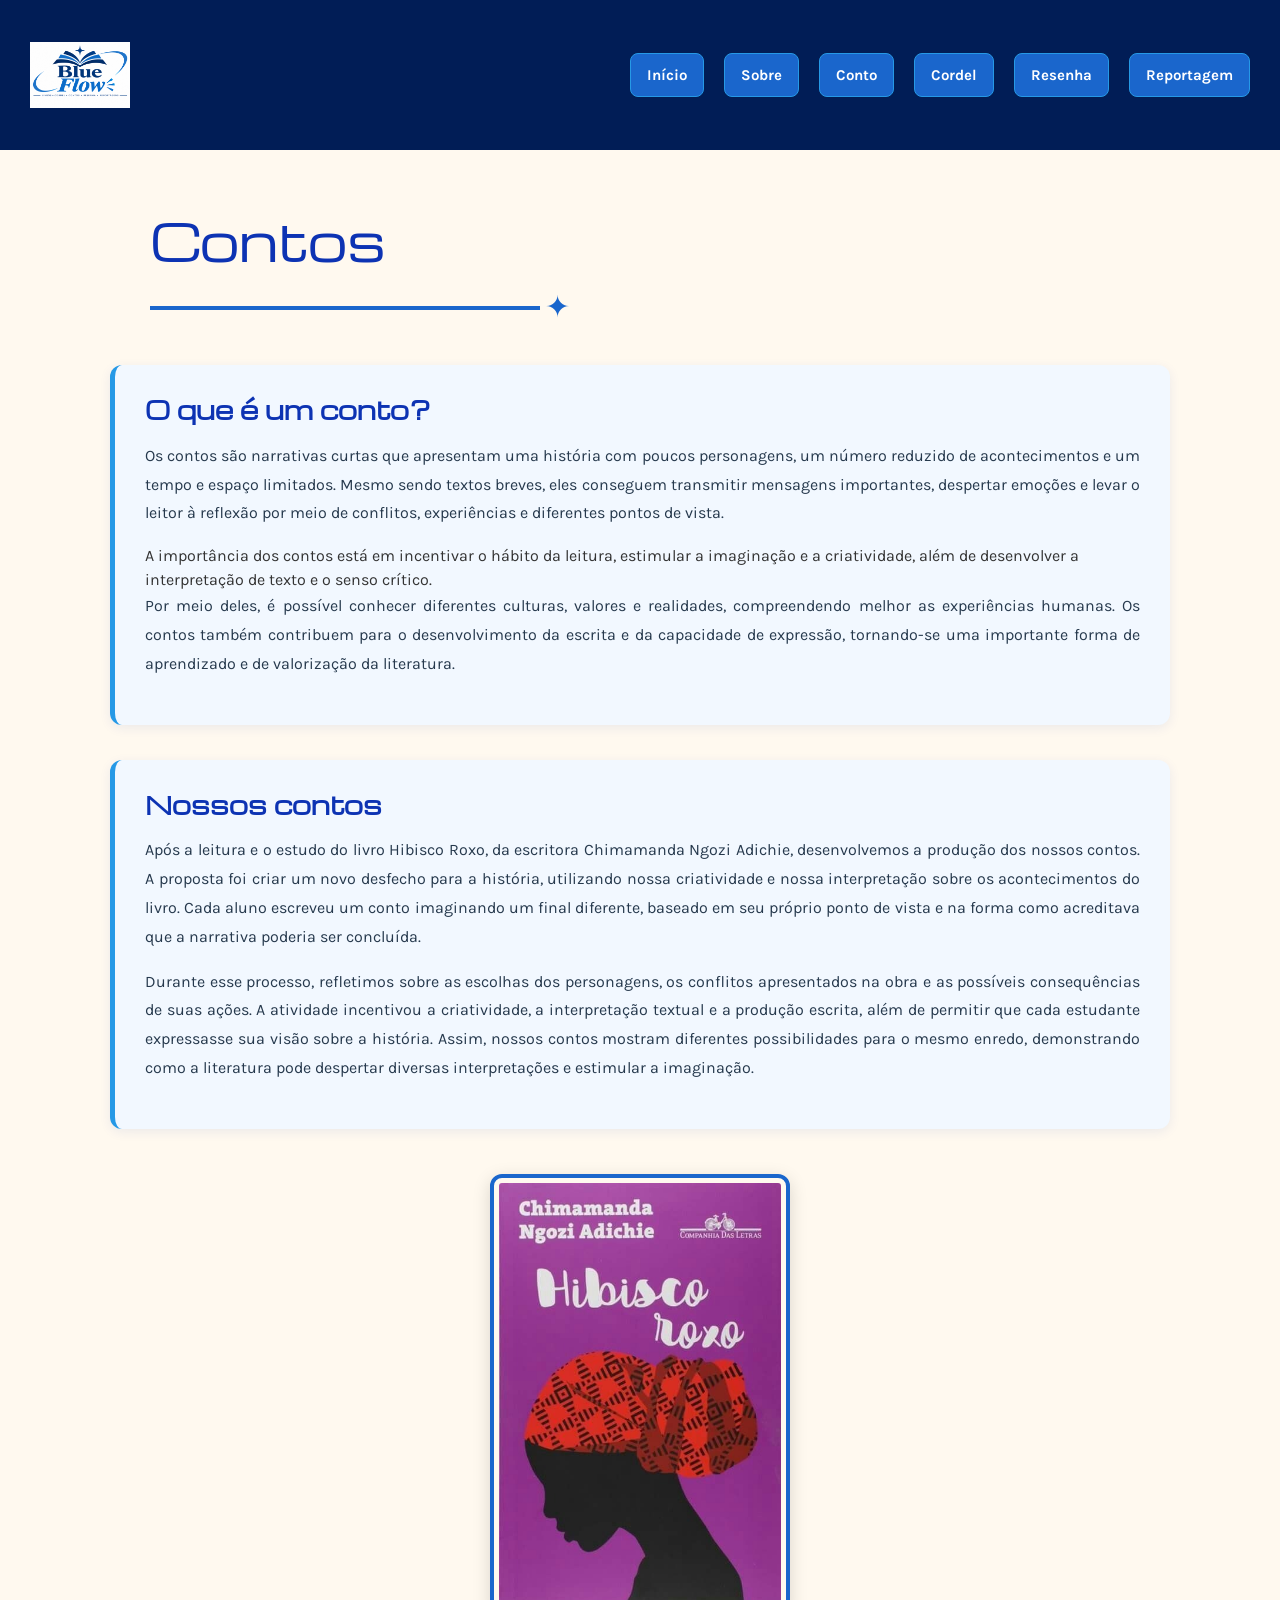
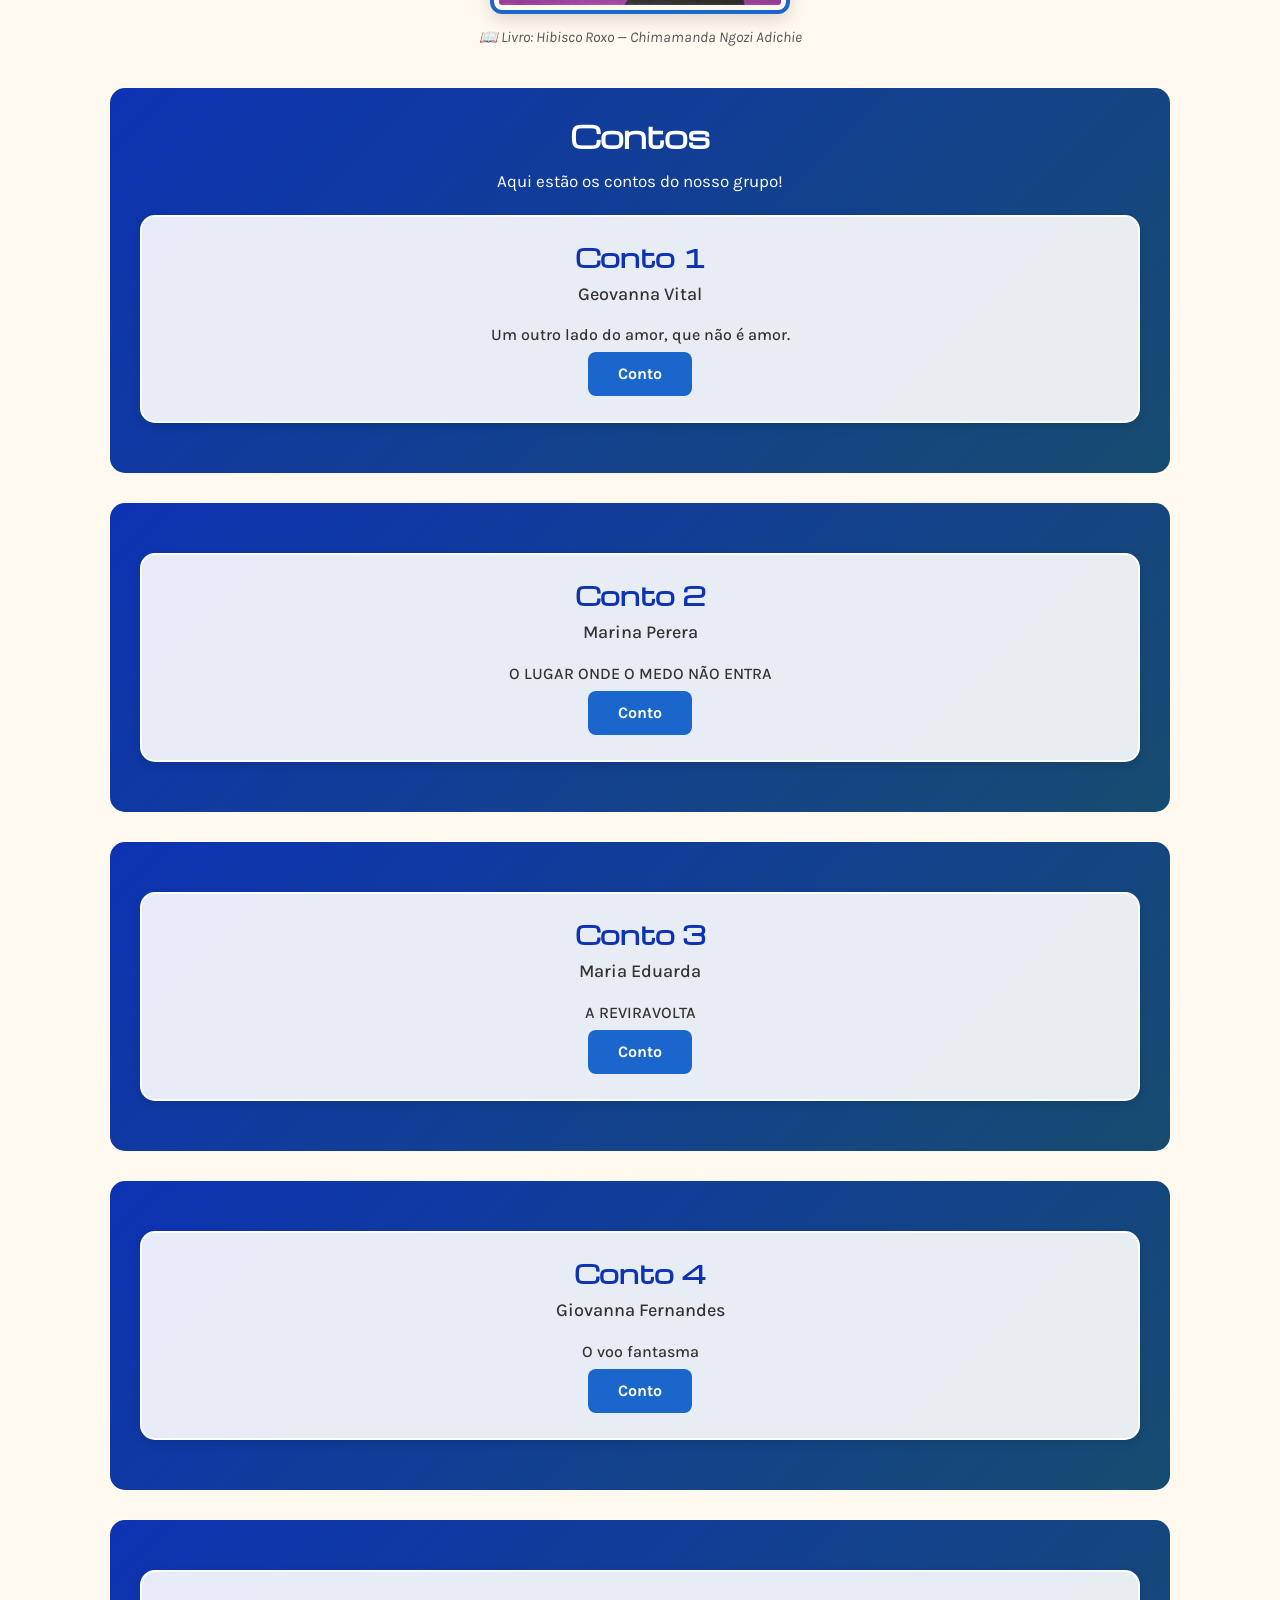
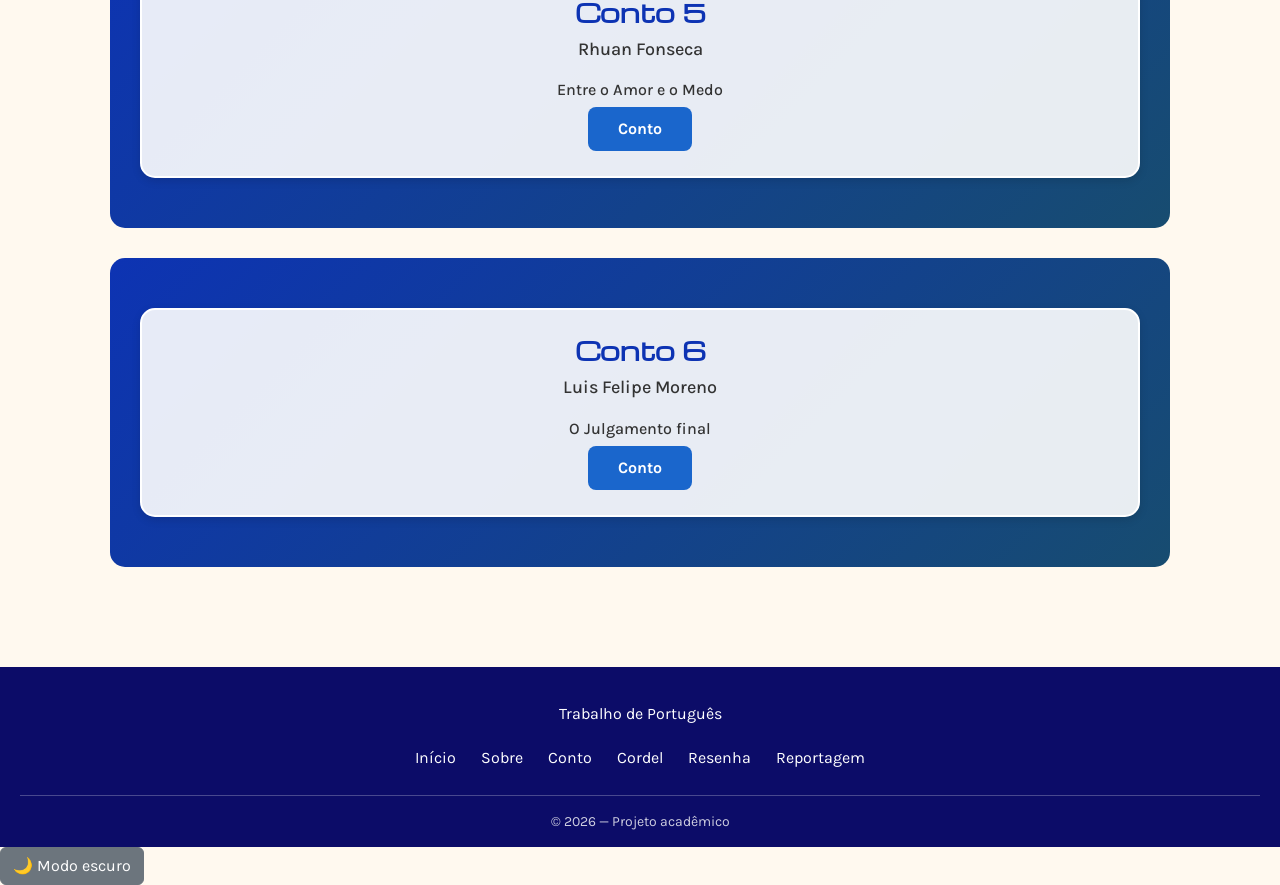
==== conto.html @ c22f2fb8 "Atualiza página de contos" ====
<!DOCTYPE html>
<html lang="pt-BR">
<head>
    <meta charset="UTF-8">
    <meta name="viewport" content="width=device-width, initial-scale=1.0">
    <title>Conto</title>
    <link href="https://cdn.jsdelivr.net/npm/bootstrap@5.3.8/dist/css/bootstrap.min.css" rel="stylesheet"
     integrity="sha384-sRIl4kxILFvY47J16cr9ZwB07vP4J8+LH7qKQnuqkuIAvNWLzeN8tE5YBujZqJLB"
      crossorigin="anonymous">
     <script src="https://cdn.jsdelivr.net/npm/bootstrap@5.3.8/dist/js/bootstrap.bundle.min.js" 
     integrity="sha384-FKyoEForCGlyvwx9Hj09JcYn3nv7wiPVlz7YYwJrWVcXK/BmnVDxM+D2scQbITxI"
     crossorigin="anonymous"></script>
<link rel="icon" type="image/png" href="logo.jpeg">
     <script src="script.js"></script>
    <link rel="stylesheet" href="style.css">
</head>
<body>
     <header class="header">
                    <img class="logo.menu" src="logo.jpeg" alt="Logo do site">
    <nav class = "menu-links" aria-label="Menu principal">
        <a href="index.html">Início</a>
        <a href="sobre.html">Sobre</a>
        <a href="conto.html">Conto</a>
        <a href="cordel.html">Cordel</a>
        <a href="resenha.html">Resenha</a>
        <a href="reportagem.html">Reportagem </a>
    </nav>
</header>

<main>
<div class="titulo-conto">

    <div class="texto-conto">
        <h1>Contos</h1>

        <div class="detalhe-titulo">
            <span></span>
            <span class="estrela">✦</span>
        </div>

    </div>

</div>

    <section id="texto1">
            <h2>O que é um conto?</h2>
            <p>Os contos são narrativas curtas que apresentam uma história com poucos personagens, um número reduzido de acontecimentos e um tempo e espaço limitados. Mesmo sendo textos breves,
            eles conseguem transmitir mensagens importantes, despertar emoções e levar o leitor à reflexão por meio de conflitos, experiências e diferentes pontos de vista.</p>
            A importância dos contos está em incentivar o hábito da leitura, estimular a imaginação e a criatividade, além de desenvolver a interpretação de texto e o senso crítico. 
      <p> Por meio deles, é possível conhecer diferentes culturas, valores e realidades, compreendendo melhor as experiências humanas. Os contos também contribuem para
           o desenvolvimento da escrita e da capacidade de expressão, tornando-se uma importante forma de aprendizado e de valorização da literatura.</p>
        </section>

        <section id="texto2">
            <h2>Nossos contos</h2>
            <p>
Após a leitura e o estudo do livro Hibisco Roxo, da escritora Chimamanda Ngozi Adichie, desenvolvemos a produção dos nossos contos. 
A proposta foi criar um novo desfecho para a história, utilizando nossa criatividade e nossa interpretação sobre os acontecimentos do livro. Cada aluno escreveu um conto imaginando um final diferente, 
baseado em seu próprio ponto de vista e na forma como acreditava que a narrativa poderia ser concluída.</p>
<p>
Durante esse processo, refletimos sobre as escolhas dos personagens, os conflitos apresentados na obra e as possíveis consequências de suas ações. A atividade incentivou a criatividade, a interpretação textual e a produção
 escrita, além de permitir que cada estudante expressasse sua visão sobre a história. Assim, nossos contos mostram diferentes possibilidades para o mesmo enredo, demonstrando como a literatura pode despertar diversas interpretações 
 e estimular a imaginação.</p>
        </section>


       <div class="conto-item">
    <img src="foto-ibisco_roxo.jpeg" alt="Capa do livro Hibisco Roxo">

    <figcaption>
        📖 Livro: Hibisco Roxo — Chimamanda Ngozi Adichie
    </figcaption>
</div> 

<section id="conto">
    <h2> Contos </h2>
    <p>Aqui estão os contos do nosso grupo!</p>

    <div class="conto-card">
        <h3>Conto 1</h3>
        <h4>Geovanna Vital</h4>
        <h6>Um outro lado do amor, que não é amor.</h6>
        <a href="Contos/GeovanaVital_conto.pdf" > 
            Conto
        </a>
    </div>
</section>
<section id="conto">

    <div class="conto-card">
        <h3>Conto 2</h3>
        <h4>Marina Perera</h4>
        <h6>O LUGAR ONDE O MEDO NÃO ENTRA</h6>
        <a href="Contos/MarinaMatos_conto.pdf">Conto</a>
    </div>
</section>
<section id="conto">
    <div class="conto-card">
        <h3>Conto 3</h3>
        <h4>Maria Eduarda</h4>
        <h6>A REVIRAVOLTA</h6>
        <a href="Contos/MariaLira_conto.pdf">Conto</a>
    </div>
</section>
    
<section id="conto">
    <div class="conto-card">
        <h3>Conto 4</h3>
        <h4>Giovanna Fernandes</h4>
        <h6>O voo fantasma</h6>
        <a href="Contos/Conto-GiovannaFernandes.pdf">Conto </a>
    </div>

    </section>
    <section id="conto">
    <div class="conto-card">
        <h3>Conto 5</h3>
        <h4>Rhuan Fonseca</h4>
        <h6>Entre o Amor e o Medo</h6>
        <a href="Contos/RhuanFonseca_conto.pdf">Conto</a>
    </div>
</section>
    <section id="conto">
    <div class="conto-card">
        <h3>Conto 6</h3>
        <h4>Luis Felipe Moreno</h4>
        <h6>O Julgamento final</h6>
        <a href="Contos/Luis Felipe_conto (1).pdf">Conto</a>
    </div>
    
</section>
</main>

 <footer class="rodape">
        <div class="rodape-conteudo">
            <div class="rodape-projeto"></div>
    <p>Trabalho de Português</p>
  </div>
    <nav class="rodape-links">
        <a href="index.html">Início</a>
        <a href="sobre.html">Sobre</a>
        <a href="conto.html">Conto</a>
        <a href="cordel.html">Cordel</a>
        <a href="resenha.html">Resenha</a>
        <a href="reportagem.html">Reportagem</a>
    </nav>
</div>
<div class="rodape-final">
     <p>© 2026 — Projeto acadêmico</p>
      
     </div>
   </footer>

</body>
</html>
---- style.css ----
/*#FFFDD0
  #2699e6
  #1a66cc
  #0d33b3
   #20323F;*/


/*geral ======================================================================================================*/
/* ===== RESPONSIVIDADE PARA CELULARES ===== */
@import url('https://fonts.googleapis.com/css2?family=Karla:ital,wght@0,200..800;1,200..800&display=swap'); /*fonte dos textos*/

@import url('https://fonts.googleapis.com/css2?family=Michroma&display=swap');/*fonte do titulo*/

:root {

    /* FAMÍLIAS DAS FONTES */
    --fonte-texto: 'Karla', sans-serif;
    --fonte-titulo: 'Michroma', sans-serif;

    /* TAMANHOS DAS FONTES */
    --tamanho-texto: 1rem;
    --tamanho-subtitulo: 1.5rem;
    --tamanho-titulo: 2rem;

    /* PESOS DAS FONTES */
    --peso-texto: 400;
    --peso-subtitulo: 400;
    --peso-titulo: 400;
}

/* BOTÃO SAIBA MAIS NA IMAGEM */

.hero .btn-saiba-mais {
    position: absolute;
    top: 50%;
    left: 50%;
    transform: translate(-50%, -50%);
    background-color: #1a66cc;
    color: white;
    text-decoration: none;
    padding: 12px 30px;
    border-radius: 8px;
    font-size: 18px;
    font-weight: bold;
    transition: 0.3s;
    z-index: 10;
}

.hero .btn-saiba-mais:hover {
    background-color: #0d33b3;
}

/* TEXTOS */
body {
    font-family: var(--fonte-texto);
    font-size: var(--tamanho-texto);
    font-weight: var(--peso-texto);
}

/* TÍTULOS PRINCIPAIS */
h1 {
    font-family: var(--fonte-titulo);
    font-size: var(--tamanho-titulo);
    font-weight: var(--peso-titulo);
}

/* SUBTÍTULOS */
h2, h3 {
    font-family: var(--fonte-titulo);
    font-size: var(--tamanho-subtitulo);
    font-weight: var(--peso-subtitulo);
}

/* ===== BOTÕES DO MENU PRINCIPAL ===== */

header .menu-links a {
    display: inline-block;
    background-color: #1a66cc;
    color: white !important;
    text-decoration: none;

    padding: 10px 16px;
    border-radius: 8px;

    font-size: 15px;
    font-weight: bold;
    border: 1px solid #2699e6;

    transition: all 0.3s ease;
}

/* EFEITO AO PASSAR O MOUSE */

header .menu-links a:hover {
    background-color: #2699e6;
    border-color: white;
    transform: translateY(-3px);
    box-shadow: 0 4px 12px rgba(38, 153, 230, 0.4);
}

@media (max-width: 600px) {

    /* MENU */
    header {
        flex-direction: column;
        gap: 15px;
        padding: 15px 10px;
    }

    header img {
        width: 75px !important;
        height: 75px !important;
    }

    .menu-links {
        display: flex;
        flex-wrap: wrap;
        justify-content: center;
        gap: 12px;
        width: 100%;
    }

    .menu-links a {
        font-size: 14px;
    }

    /* CONTEÚDO */
    main {
        width: 100%;
        margin: 20px auto;
        padding: 15px;
    }

    /* RODAPÉ */
    .rodape {
        padding: 20px 10px;
    }

    .rodape-links {
        flex-wrap: wrap;
        justify-content: center;
        gap: 12px;
    }

    .rodape-links a {
        font-size: 13px;
    }
}


/* index------------------------------------------------------------------------------------------------------------------*/



.imagem-home {
    width: 100%;
    padding: 40px 20px;
    display: flex;
    justify-content: center;
    box-sizing: border-box;
}

.imagem-home figure {
    width: 100%;
    max-width: 750px;
    margin: 0;
    padding: 8px;
    background: #20323F;
    border: 1px solid #1E6FB8;
    border-radius: 0;
    box-shadow: 0 0 20px rgba(30, 111, 184, 0.2);
    box-sizing: border-box;
}

.imagem-home figure img {
    display: block;
    width: 100% !important;
    max-width: none;
    height: auto;
    margin: 0;
    border-radius: 0;
}

.imagem-home img {
    display: block;
    width: 100%;
    height: auto;
    border-radius: 0;
}

.imagem-home figcaption {
    color: #DFF3E1;
    font-size: 16px;
    text-align: center;
    padding: 10px 4px 2px;
    line-height: 1.6;
}

/* BANNER DA PÁGINA INICIAL */

.hero {
    width: 100%;
    height: 350px;
    overflow: hidden;
    margin: 0;
    padding: 0;
}

.hero img {
    display: block;
    width: 100%;
    height: 100%;
    object-fit: cover;
    object-position: center;
}
header {
    background-color: #011D56;
    padding: 25px 30px;
    min-height: 120px;

    display: flex;
    align-items: center;
    justify-content: space-between;
}

header img.logo.menu {
    width: 90px;
    height: 70px;
    object-fit: contain;
    flex-shrink: 0;
    }

header nav {
    display: flex;
    align-items: center;
    justify-content: center;
    gap: 25px;
}

.destaque{
    color: rgb(12, 12, 104)
}
/*logo aqui*/

main{
    max-width: 1100px;
    margin: 40px auto;
    padding: 20px;
}

.produções h2{
    font-size: 28px;
    margin-bottom: 10px;
}

.produções p{
    margin-bottom: 25px;
}
.cordéis 
{
   align-items: center;

}

/* RODAPÉ */

.rodape {
    background-color: rgb(12, 12, 104);
    padding: 35px 20px 15px;
    text-align: center;
    color: white;
    margin-top: 50px;
}

.rodape p {
    margin-bottom: 15px;
    font-size: 16px;
}

.rodape a {
    color: white;
    text-decoration: none;
    transition: color 0.3s ease;
}

.rodape-links {
    display: flex;
    justify-content: center;
    align-items: center;
    flex-wrap: wrap;
    gap: 25px;
    margin: 20px 0;
}

.rodape-links a:hover {
    color: #2699e6;
}

.rodape-final {
    border-top: 1px solid rgba(255, 255, 255, 0.25);
    margin-top: 25px;
    padding-top: 15px;
}

.rodape-final p {
    font-size: 14px;
    margin: 0;
    opacity: 0.8;
}

/* CELULAR */

@media (max-width: 600px) {
    .rodape {
        padding: 25px 15px 15px;
    }

    .rodape-links {
        gap: 15px;
    }
}

.menu-links {
    display: flex;
    justify-content: center;
    gap: 20px;
    color: white;
}

.trabalhos {
    display: grid;
    grid-template-columns: repeat(4, 1fr);
    gap: 20px;
    margin: 30px 0;
}

.card {
    background-color: rgb(12, 12, 104);
    color: white;
    padding: 25px 20px;
    border-radius: 12px;
    border: 1px solid #ccc;

    height: 190px;
    box-sizing: border-box;

    display: flex;
    flex-direction: column;
    justify-content: center;

    box-shadow: 0 3px 10px rgba(0, 0, 0, 0.1);

    transition: transform 0.3s ease, box-shadow 0.3s ease;
}

.card:hover {
    transform: scale(1.06);
    box-shadow: 0 8px 20px rgba(0, 0, 0, 0.2);
}

.card h3 {
    color: white;
    margin-bottom: 12px;
}

.card p {
    color: #ccc;
    margin-bottom: 15px;
}

.card a {
    color: #cdcdf1;
    text-decoration: none;
    font-weight: bold;
}

.card a:hover {
    text-decoration: underline;
}

@media (max-width: 800px) {
    .trabalhos {
        grid-template-columns: repeat(2, 1fr);
    }
}

@media (max-width: 450px) {
    .trabalhos {
        grid-template-columns: 1fr;
    }
}

header img {
    width: 100px !important;
    height: 100px !important;
    max-width: 100px !important;
    max-height: 100px  !important;
    object-fit: contain !important;
}


/*sobre-------------------------------------------------------------------------------------------------------------------*/
/*foto de perfil*/

/* Área da equipe */
.titulo-equipe {
    text-align: center;
    margin: 40px 0 25px;
}

/* Organização dos cards */
.equipe {
    display: flex;
    flex-wrap: wrap;
    justify-content: center;
    gap: 20px;
    padding: 20px;
}

/* Card individual */
.fotoperfil {
    width: 190px;
    min-height: 240px;
    padding: 18px 12px;
    background-color: white;
    border-radius: 15px;
    box-shadow: 0 4px 12px rgba(0, 0, 0, 0.15);
    text-align: center;
    transition: transform 0.3s;
}

/* Efeito ao passar o mouse */
.fotoperfil:hover {
    transform: translateY(-5px);
}

/* Fotos padronizadas */
.fotoperfil img {
    width: 110px;
    height: 110px;
    border-radius: 50%;
    object-fit: cover;
    object-position: center;
    border: 3px solid #4b9cd3;
}

/* Nome */
.fotoperfil h2 {
    font-size: 17px;
    margin-top: 12px;
}

/* Função */
.fotoperfil p {
    font-size: 13px;
    color: #666;
    margin-bottom: 0;
}

/* Celulares */
@media (max-width: 600px) {
    .equipe {
        gap: 12px;
        padding: 10px;
    }

    .fotoperfil {
        width: 155px;
        min-height: 220px;
    }

    .fotoperfil img {
        width: 95px;
        height: 95px;
    }
}


/*foto de perfil*/

/* Área da equipe */
.titulo-equipe {
    text-align: center;
    margin: 40px 0 25px;
}

/* Organização dos cards */
.equipe {
    display: flex;
    flex-wrap: wrap;
    justify-content: center;
    gap: 20px;
    padding: 20px;
}

/* Card individual */
.fotoperfil {
    width: 190px;
    min-height: 240px;
    padding: 18px 12px;
    background-color: white;
    border-radius: 15px;
    box-shadow: 0 4px 12px rgba(0, 0, 0, 0.15);
    text-align: center;
    transition: transform 0.3s;
}

/* Efeito ao passar o mouse */
.fotoperfil:hover {
    transform: translateY(-5px);
}

/* Fotos padronizadas */
.fotoperfil img {
    width: 110px;
    height: 110px;
    border-radius: 50%;
    object-fit: cover;
    object-position: center;
    border: 3px solid #4b9cd3;
}

/* Nome */
.fotoperfil h2 {
    font-size: 17px;
    margin-top: 12px;
}

/* Função */
.fotoperfil p {
    font-size: 13px;
    color: #666;
    margin-bottom: 0;
}

/* Celulares */
@media (max-width: 600px) {
    .equipe {
        gap: 12px;
        padding: 10px;
    }

    .fotoperfil {
        width: 155px;
        min-height: 220px;
    }

    .fotoperfil img {
        width: 95px;
        height: 95px;
    }
}

/* CARDS CLICÁVEIS */

.card-link {
    display: block;
    text-decoration: none;
    background-color: #123b5d !important;
    color: #ffffff !important;
    cursor: pointer;
    border: 1px solid #1d5278;
    border-radius: 12px;
    padding: 20px;
    transition: transform 0.3s ease, box-shadow 0.3s ease;
}

/* TÍTULOS DOS CARDS */

.card-link h2 {
    color: #ffffff !important;
    font-weight: bold;
}

/* TEXTOS DOS RESUMOS */

.card-link p {
    color: #ffffff !important;
    line-height: 1.6;
}

/* EFEITO AO PASSAR O MOUSE */

.card-link:hover {
    background-color: #174c70 !important;
    transform: translateY(-5px);
    box-shadow: 0 8px 20px rgba(0, 0, 0, 0.25);
}
/* ===== SOBRE - CELULAR ===== */

@media (max-width: 600px) {

    main h1 {
        font-size: 25px;
        line-height: 1.3;
    }

    main p {
        font-size: 16px;
        line-height: 1.7;
        text-align: left;
    }

    main .card {
        width: 100%;
        height: auto;
        min-height: 0;
        padding: 20px;
    }

    main .card h2 {
        font-size: 22px;
    }

    main .card p {
        font-size: 15px;
    }
}
/*conto-------------------------------------------------------------------------------------------------------------------*/
/* FOTO DO LIVRO */

/* TÍTULO DOS CONTOS */

.titulo-conto {
    display: flex;
    align-items: center;
    justify-content: space-between;
    width: 100%;
    padding: 0 40px;
    box-sizing: border-box;
    color: #0d33b3;
}

.texto-conto {
    display: flex;
    flex-direction: column;
    gap: 10px;
}

.texto-conto h1 {
    margin: 0;
    font-size: 50px;
}

.texto-conto p {
    margin: 0;
    color: #000000;
}

/* DETALHE DO TÍTULO */

.titulo-conto .detalhe-titulo {
    display: flex;
    align-items: center;
    width: 420px;
    margin-top: 5px;
}

.titulo-conto .detalhe-titulo span:first-child {
    width: 100%;
    height: 4px;
    background-color: #1a66cc;
}

.titulo-conto .detalhe-titulo .estrela {
    color: #1a66cc;
    font-size: 30px;
    margin-left: 5px;
}

/* CELULAR */

@media (max-width: 600px) {
    .titulo-conto {
        padding: 0 10px;
    }

    .texto-conto {
        width: 100%;
    }

    .texto-conto h1 {
        font-size: 32px;
    }

    .titulo-conto .detalhe-titulo {
        max-width: 250px;
    }
}
.conto-item {
    display: flex;
    flex-direction: column;
    align-items: center;
    margin: 30px auto;
    padding: 10px;
}

.conto-item img {
    width: 100%;
    max-width: 300px;
    height: auto;
    object-fit: contain;
    border-radius: 12px;
    border: 4px solid #1a66cc;
    padding: 5px;
    box-shadow: 0 5px 18px rgba(0, 0, 0, 0.15);
}

.conto-item figcaption {
    margin-top: 12px;
    font-size: 15px;
    text-align: center;
    color: #555;
    font-style: italic;
}

/* SEÇÃO DOS CONTOS */

#conto {
    background: linear-gradient(135deg, #0d33b3, #174c70);
    padding: 30px;
    border-radius: 15px;
    margin: 30px auto;
}

/* TÍTULO */

#conto h2 {
    color: white;
    text-align: center;
    font-size: 30px;
    font-weight: bold;
    margin-bottom: 15px;
}

#conto p {
    color: white;
    text-align: center;
    font-size: 17px;
}

/* CARDS */

#conto .conto-card {
    background: rgba(255, 255, 255, 0.90);
    border: 2px solid #ffffff;
    border-radius: 15px;
    padding: 25px;
    margin: 20px 0;
    box-shadow: 0 3px 8px #00000020;
    text-align: center;
    transition: transform 0.3s ease, box-shadow 0.3s ease;
}

#conto .conto-card:hover {
    transform: translateY(-7px);
    box-shadow: 0 10px 20px rgba(0, 0, 0, 0.20);
}

#conto .conto-card h3 {
    color: #0d33b3;
    font-size: 25px;
    font-weight: bold;
}

#conto .conto-card h4 {
    color: #333;
    font-size: 18px;
    margin: 12px 0 20px;
}

/* BOTÃO */

#conto .conto-card a {
    display: inline-block;
    background-color: #1a66cc;
    color: white;
    text-decoration: none;
    padding: 10px 30px;
    border-radius: 8px;
    font-weight: bold;
    transition: 0.3s;
}

#conto .conto-card a:hover {
    background-color: #0d33b3;
}

/* TEXTOS EXPLICATIVOS */

#texto1, #texto2 {
    background-color: #f2f8ff;
    border-left: 5px solid #2699e6;
    border-radius: 12px;
    padding: 30px;
    margin: 35px auto;
    max-width: 1100px;
    box-shadow: 0 3px 12px rgba(13, 51, 179, 0.08);
}

#texto1 h2, #texto2 h2 {
    color: #0d33b3;
    margin-bottom: 18px;
    font-weight: bold;
}

#texto1 p, #texto2 p {
    color: #26394d;
    line-height: 1.8;
    text-align: justify;
    font-size: 16px;
}

/* CELULAR */

@media (max-width: 600px) {

    .conto-item img {
        max-width: 260px;
    }

    .conto-item {
        margin: 20px auto;
        padding: 5px;
    }

    #conto {
        padding: 20px 15px;
        margin: 20px 10px;
    }

    #conto .conto-card {
        padding: 20px 15px;
    }

    #conto h2 {
        font-size: 25px;
    }
}

/*cordel------------------------------------------------------------------------------------------------------------------*/
/*resenha-----------------------------------------------------------------------------------------------------------------*/

body {
  background-color: #FFF9EF; /* Aplica a cor creme no fundo */
  color: #333333;           /* Cor do texto para boa legibilidade */
}



.titulo-resenha {
    display: flex;
    align-items: center;
    justify-content:space-between;
    width: 100%;
    padding: 0 40px;
    box-sizing:border-box;
    color:  #0d33b3;
}

.texto-resenha {
    display: flex;
    flex-direction: column;
    gap: 10px;
}

.texto-resenha h1 {
    margin: 0;
    font-size: 50px;
}

.texto-resenha p {
    margin: 0;
    color:#000000
}

.titulo-resenha img {
    width: 400px;
    height: auto;
    object-fit: contain;
}


/*detalhe do titulo da resenha*/
.detalhe-titulo {
    display: flex;
    align-items: center;
    width: 220px;
    margin-top: 5px;
}

.detalhe-titulo span:first-child {
    width: 100%;
    height: 3px;
    background-color: #1a66cc;
}

.detalhe-titulo .estrela {
    color: #1a66cc;
    font-size: 30px;
    margin-left: 5px;
}



/*conteudo da resenha*/

.conteudo-resenha {
    border-left: 4px solid #2699e6;
    padding-left: 20px;
    margin: 30px 40px;
    .conteudo-resenhas {
    background-color: #f7f4ef;
    padding: 20px 5%;
}
}

.conteudo-resenha h4 {
    font-family: Georgia, serif;
    color:  #0d33b3;
    font-size: 28px;
    margin-bottom: 12px;
}

.conteudo-resenha p {
    font-size: 17px;
    color: #000000;
    line-height: 1.6;
    margin-bottom: 12px;
}

.conteudo-resenha strong {
    font-weight: bold;
    color: #1a66cc;
    text-decoration: underline;
    text-decoration-color: #1a66cc;
    text-decoration-thickness: 2px;
    text-underline-offset: 8px;
}


.lista-resenhas {

    width: 90%;
    min-height: 130px;
    margin: 0 auto;
    display: flex;
    align-items: center;
    border-radius: 35px;
    overflow: hidden;
}

.card-resenha {
    width: 90%;
    min-height: 130px;
    margin: 0 auto;
    display: grid;
    align-items: center;
    border-radius: 35px;
    overflow: hidden;
    display: flex;
    align-items: center;
    gap: 20px;
    margin-bottom: 25px;
    grid-template-columns: repeat (2, 1fr);
    
     background: linear-gradient(
        90deg,
        #2699e6,
        #1a66cc
    );
    color: white;


    border: 1px solid #2699e6;
    border-radius: 30px;

    padding: 20px;
    min-height: 150px;
    box-shadow: 0 3px 10px rgba(16, 43, 84, 0.08);
}

.card-resenha img {
    width: 90px;
    height: 130px;
    object-fit: cover;
    border-radius: 8px;
}

.info-resenha h3 {
    font-size: 18px;
    margin-bottom: 8px;
}

.info-resenha p {
    font-size: 14px;
}

.info-resenha a {
    display: inline-block;
    margin-top: 12px;
    color: #245b91;
    text-decoration: none;
    font-weight: bold;
}

.card-resenha:hover {
    transform: scale(1.06);
    box-shadow: 0 8px 20px #bdb9b9;
}

/* Celulares */
@media (max-width: 650px) {
    .lista-resenhas {
        grid-template-columns: 1fr;
    }
}

/* Seção de curiosidades */
.curiosidades {
    max-width: 1000px;
    margin: 60px auto;
    padding: 30px;
}

.curiosidades h2 {
    color: #0d33b3;
    font-size: 30px;
    margin-bottom: 10px;
}

.curiosidades p {
    color: #555;
    margin-bottom: 25px;
}

/* Itens do accordion */
.curiosidades .accordion-item {
    border: 1px solid #1a66cc;;
    border-radius: 12px !important;
    margin-bottom: 15px;
    overflow: hidden;
}

/* Botões */
.curiosidades .accordion-button {
    background-color: #e5f4ff;
    color: #1a66cc;
    font-weight: bold;
    padding: 18px;
    box-shadow: none;
}

/* Quando estiver aberto */
.curiosidades .accordion-button:not(.collapsed) {
    background: linear-gradient(
        90deg,
        #2699e6,
        #1a66cc
    );
    color: white;
}

/* Conteúdo */
.curiosidades .accordion-body p {
    background-color: #ffffff;
    color: #333;
    padding: 20px;
    line-height: 1.7;
    margin-bottom: 20px;
}

.curiosidades .frases-livros strong {
    color: #1a66cc;
    text-decoration: underline;
    text-decoration-color: #1a66cc;
    text-decoration-thickness: 2px;
    text-underline-offset: 8px;
}

.curiosidades .accordion-body strong {
    color: #1a66cc;
    text-decoration: underline;
    text-decoration-color: #1a66cc;
    text-decoration-thickness: 2px;
    text-underline-offset: 8px;
}

.curiosidades .accordion-body p {
    background-color: #ffffff;
    color: #333;
    padding: 8px;
    line-height: 1.7;
    margin-bottom: 8px;
}

.curiosidades .accordion-body i {
    color:#1a66cc;
    text-decoration: underline;
    text-decoration-color: #1a66cc;
    text-decoration-thickness: 2px;
    text-underline-offset: 8px;
}

.curiosidades .accordion-body p{
    padding: 3px;

}

/* Celulares */
@media (max-width: 650px) {
    .lista-resenhas {
        grid-template-columns: 1fr;
    }
}


/* ===== RESENHA - CELULAR ===== */

@media (max-width: 600px) {

    /* TÍTULO E IMAGEM */
    .titulo-resenha {
        flex-direction: column;
        align-items: center;
        padding: 0 10px;
        gap: 20px;
        text-align: center;
    }

    .texto-resenha {
        width: 100%;
        align-items: center;
    }

    .texto-resenha h1 {
        font-size: 28px;
    }

    .titulo-resenha .imagem-livro {
        width: 100%;
    }

    .titulo-resenha img {
        width: 100%;
        max-width: 300px;
        height: auto;
    }

    .detalhe-titulo {
        max-width: 180px;
    }

    /* TEXTOS EXPLICATIVOS */
    .conteudo-resenha {
        margin: 25px 5px;
        padding-left: 12px;
    }

    .conteudo-resenha h4 {
        font-size: 22px;
    }

    .conteudo-resenha p {
        font-size: 15px;
        line-height: 1.7;
    }

    /* CARDS DOS LIVROS */
    .card-resenha {
        width: 100%;
        min-height: 130px;
        padding: 12px;
        gap: 12px;
        border-radius: 18px;
    }

    .card-resenha img {
        width: 75px;
        height: 105px;
        flex-shrink: 0;
    }

    .info-resenha {
        min-width: 0;
    }

    .info-resenha h3 {
        font-size: 16px;
        overflow-wrap: break-word;
    }

    .info-resenha p {
        font-size: 13px;
    }

    .card-resenha:hover {
        transform: none;
    }
}
/*reportagem-------------------------------------------------------------------------------------------------------------- */
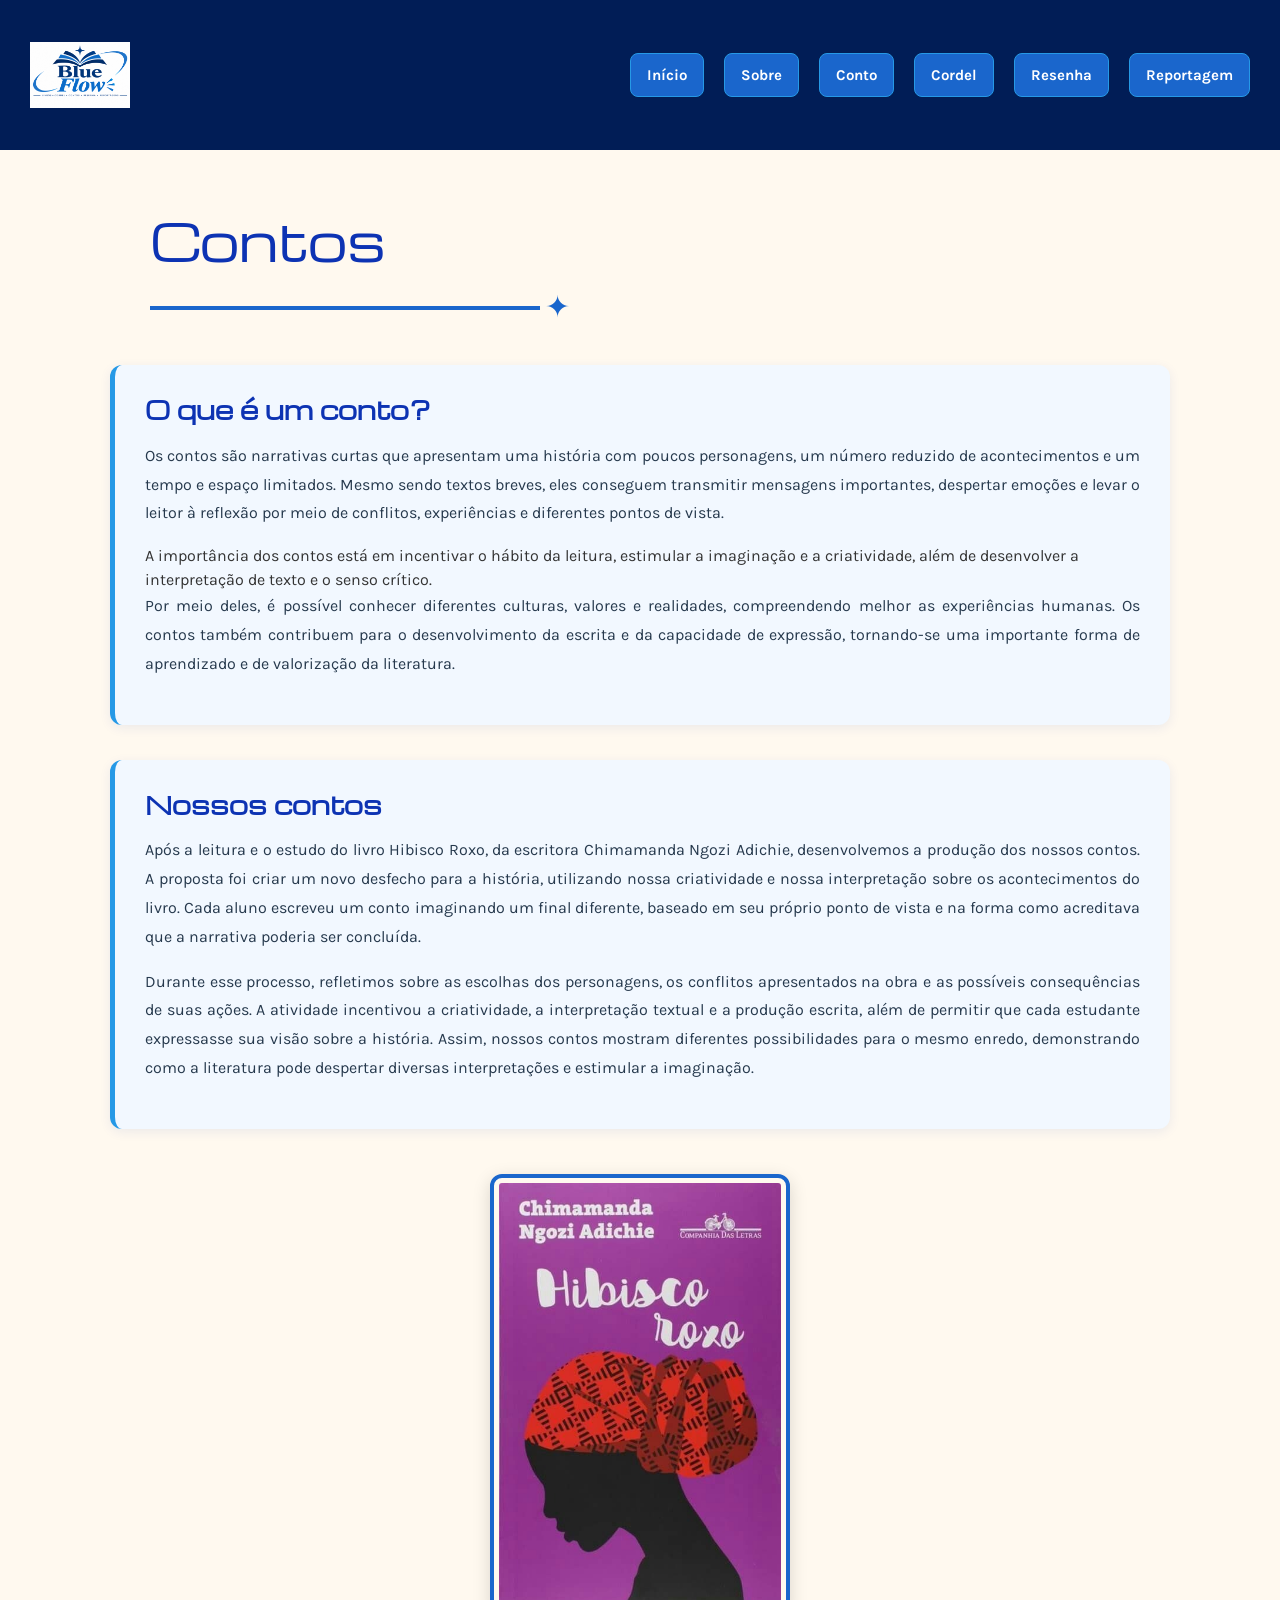
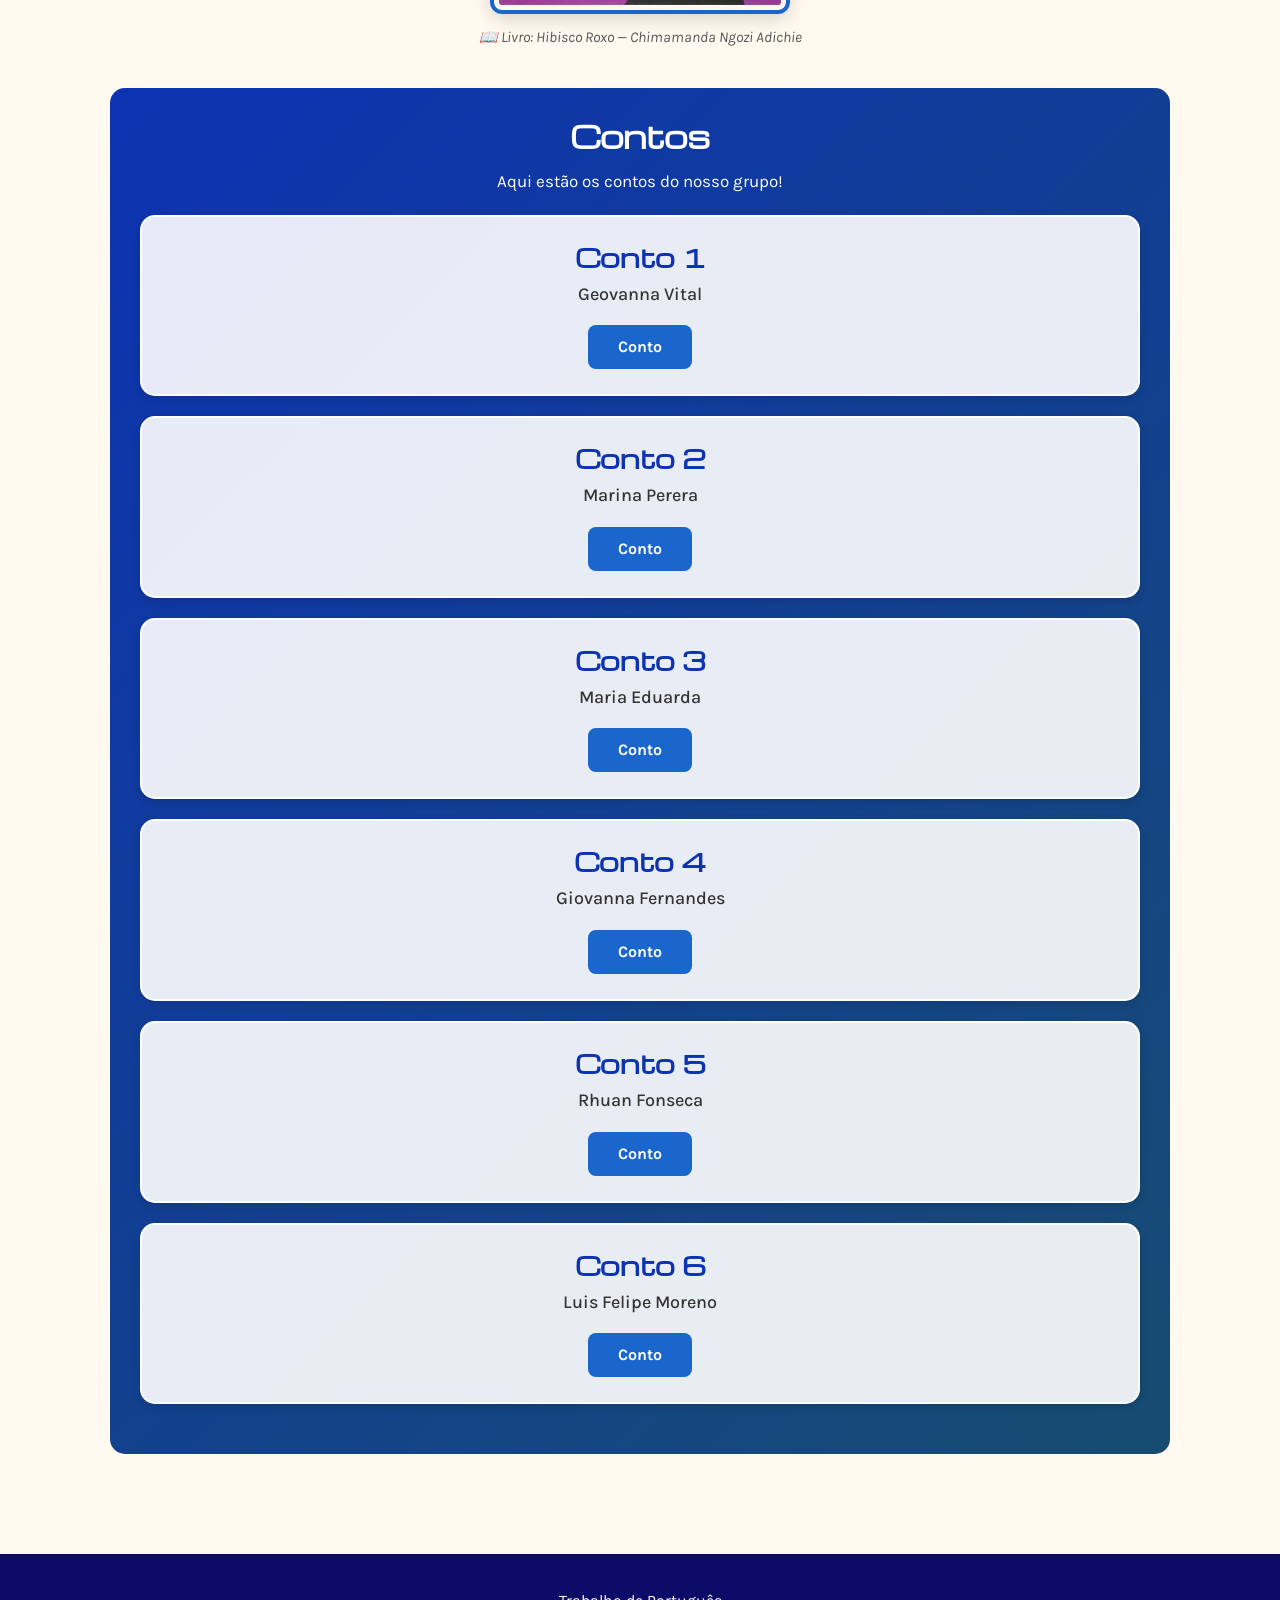
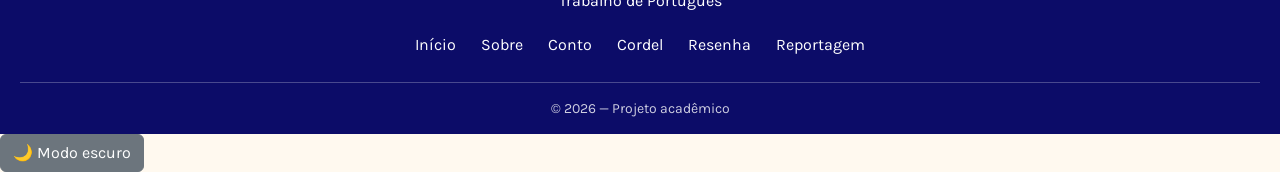
==== commit 314c9c04: "alterações feitas por gica" ====
--- a/conto.html
+++ b/conto.html
@@ -11,7 +11,7 @@
      integrity="sha384-FKyoEForCGlyvwx9Hj09JcYn3nv7wiPVlz7YYwJrWVcXK/BmnVDxM+D2scQbITxI"
      crossorigin="anonymous"></script>
 <link rel="icon" type="image/png" href="logo.jpeg">
-     <script src="script.js"></script>
+     <script src="script.js" defer></script>
     <link rel="stylesheet" href="style.css">
 </head>
 <body>
@@ -79,52 +79,38 @@
     <div class="conto-card">
         <h3>Conto 1</h3>
         <h4>Geovanna Vital</h4>
-        <h6>Um outro lado do amor, que não é amor.</h6>
         <a href="Contos/GeovanaVital_conto.pdf" > 
             Conto
         </a>
     </div>
-</section>
-<section id="conto">
 
     <div class="conto-card">
         <h3>Conto 2</h3>
         <h4>Marina Perera</h4>
-        <h6>O LUGAR ONDE O MEDO NÃO ENTRA</h6>
         <a href="Contos/MarinaMatos_conto.pdf">Conto</a>
     </div>
-</section>
-<section id="conto">
+
     <div class="conto-card">
         <h3>Conto 3</h3>
         <h4>Maria Eduarda</h4>
-        <h6>A REVIRAVOLTA</h6>
         <a href="Contos/MariaLira_conto.pdf">Conto</a>
     </div>
-</section>
-    
-<section id="conto">
+
     <div class="conto-card">
         <h3>Conto 4</h3>
         <h4>Giovanna Fernandes</h4>
-        <h6>O voo fantasma</h6>
         <a href="Contos/Conto-GiovannaFernandes.pdf">Conto </a>
     </div>
 
-    </section>
-    <section id="conto">
     <div class="conto-card">
         <h3>Conto 5</h3>
         <h4>Rhuan Fonseca</h4>
-        <h6>Entre o Amor e o Medo</h6>
         <a href="Contos/RhuanFonseca_conto.pdf">Conto</a>
     </div>
-</section>
-    <section id="conto">
+
     <div class="conto-card">
         <h3>Conto 6</h3>
         <h4>Luis Felipe Moreno</h4>
-        <h6>O Julgamento final</h6>
         <a href="Contos/Luis Felipe_conto (1).pdf">Conto</a>
     </div>
     
--- a/style.css
+++ b/style.css
@@ -1076,6 +1076,7 @@
     text-decoration-color: #1a66cc;
     text-decoration-thickness: 2px;
     text-underline-offset: 8px;
+    padding: 8px;
 }
 
 .curiosidades .accordion-body strong {
@@ -1095,9 +1096,7 @@
 }
 
 .curiosidades .accordion-body i {
-    color:#1a66cc;
-    text-decoration: underline;
-    text-decoration-color: #1a66cc;
+    color:#000000;
     text-decoration-thickness: 2px;
     text-underline-offset: 8px;
 }
@@ -1198,4 +1197,68 @@
         transform: none;
     }
 }
-/*reportagem-------------------------------------------------------------------------------------------------------------- */+/*reportagem-------------------------------------------------------------------------------------------------------------- */
+.imagem-reportagem {
+    width: 85%;
+    max-width: 1000px;
+    height: auto;
+    display: block;
+    margin:  auto;
+    border-radius: 20px;
+    object-fit: cover;
+}
+ 
+.reportagem p {
+    font-size: 17px;
+    line-height: 1.8;
+    color: #000000;
+    text-align: justify;
+    margin-bottom: 20px;
+    padding: 2px;
+}
+
+.reportagem p {
+    border-left: 4px solid #2699e6;
+    padding-left: 20px;
+    margin: 20px 30px;
+    .reportagem p {
+    background-color: #f7f4ef;
+    padding: 20px 5%;
+}
+}
+
+.titulo-reportagens {
+   color: #0d33b3;
+   font-size: 32px;
+   font-weight: normal;
+   text-align: center;
+   margin-top: 40px;
+   text-decoration: underline;
+   text-decoration-color: #2699e6;
+   text-decoration-thickness: 2px;
+   text-underline-offset: 8px;
+   padding: 12px;
+
+}
+
+.bi {
+    color:  #2699e6;
+    font-size: 25px;
+    margin-right: 10px;
+    
+}
+
+.video-reportagem {
+    width: 90%;
+    max-width: 1000px;
+    height: auto;
+    display: block;
+    margin: 15px auto;
+    border-radius: 15px;
+    padding:12px;
+}
+
+.titulo-entrevista {
+    color: #0d33b3
+}
+
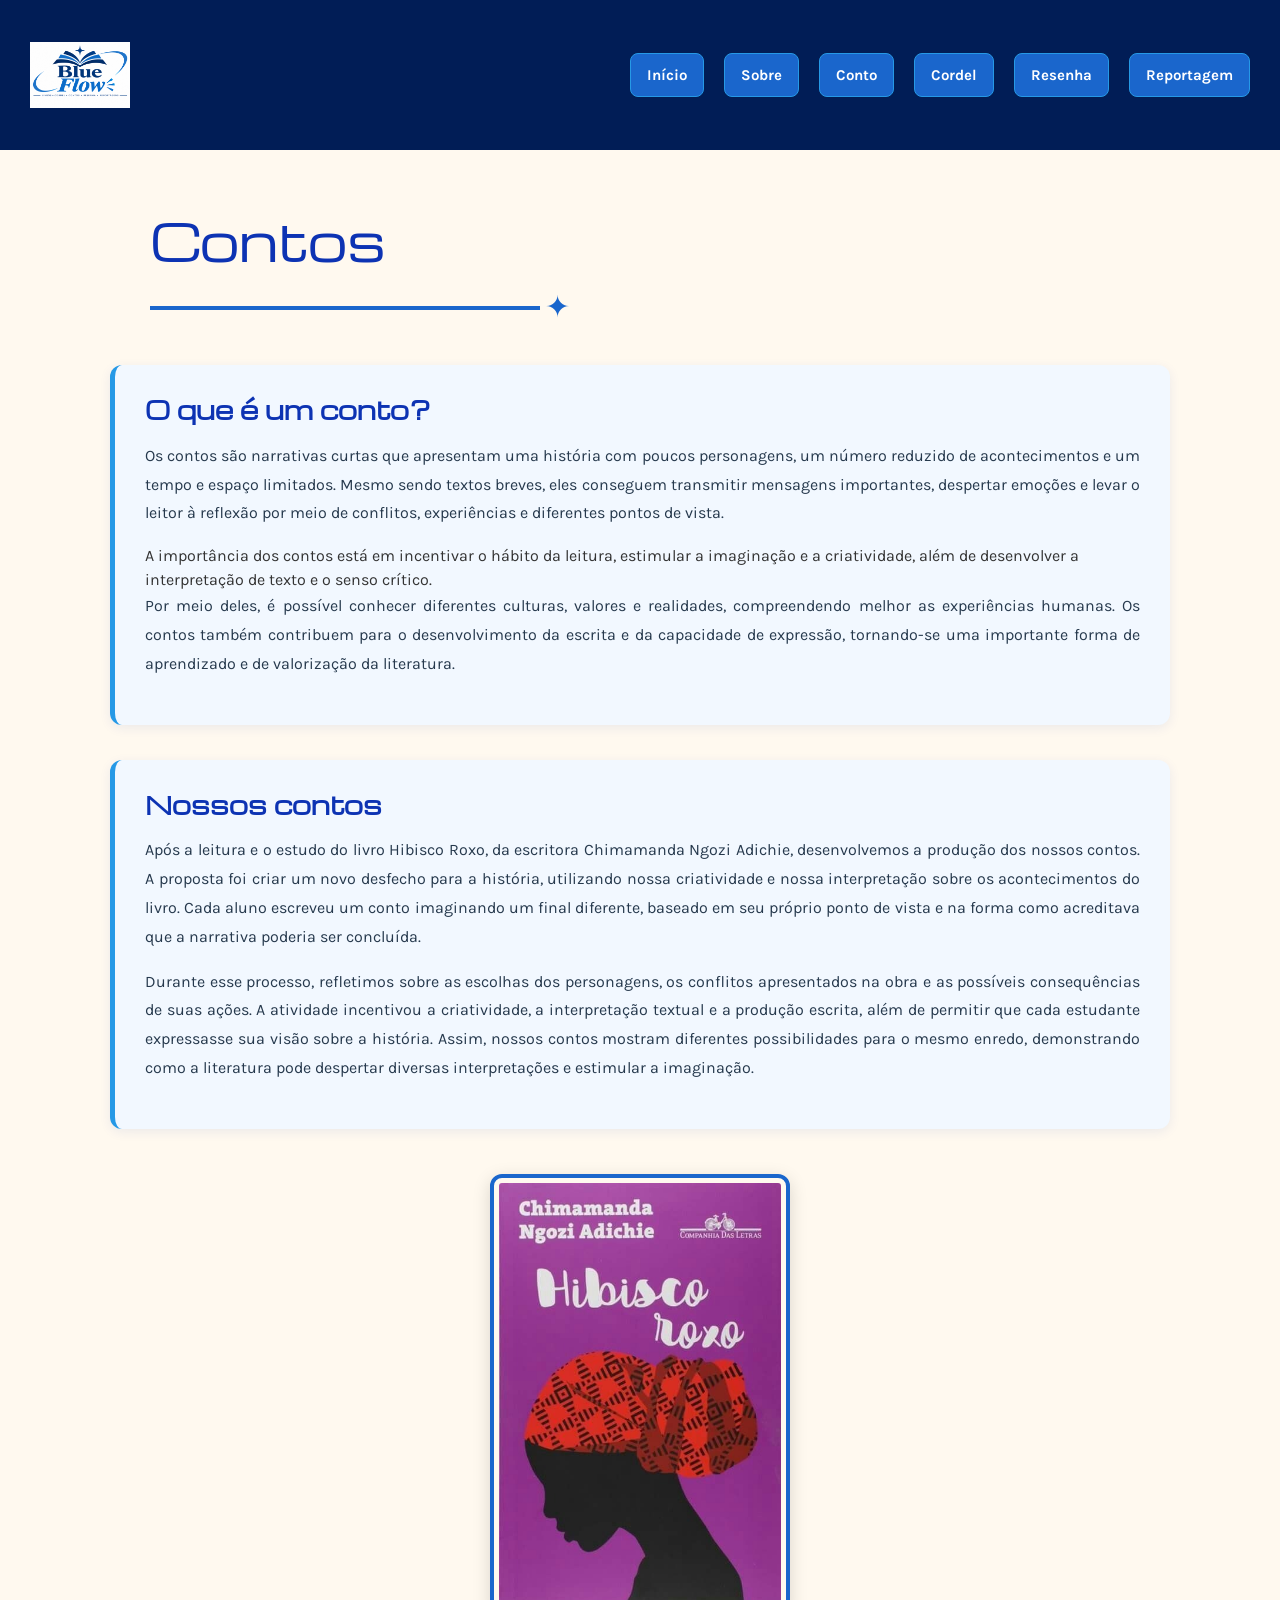
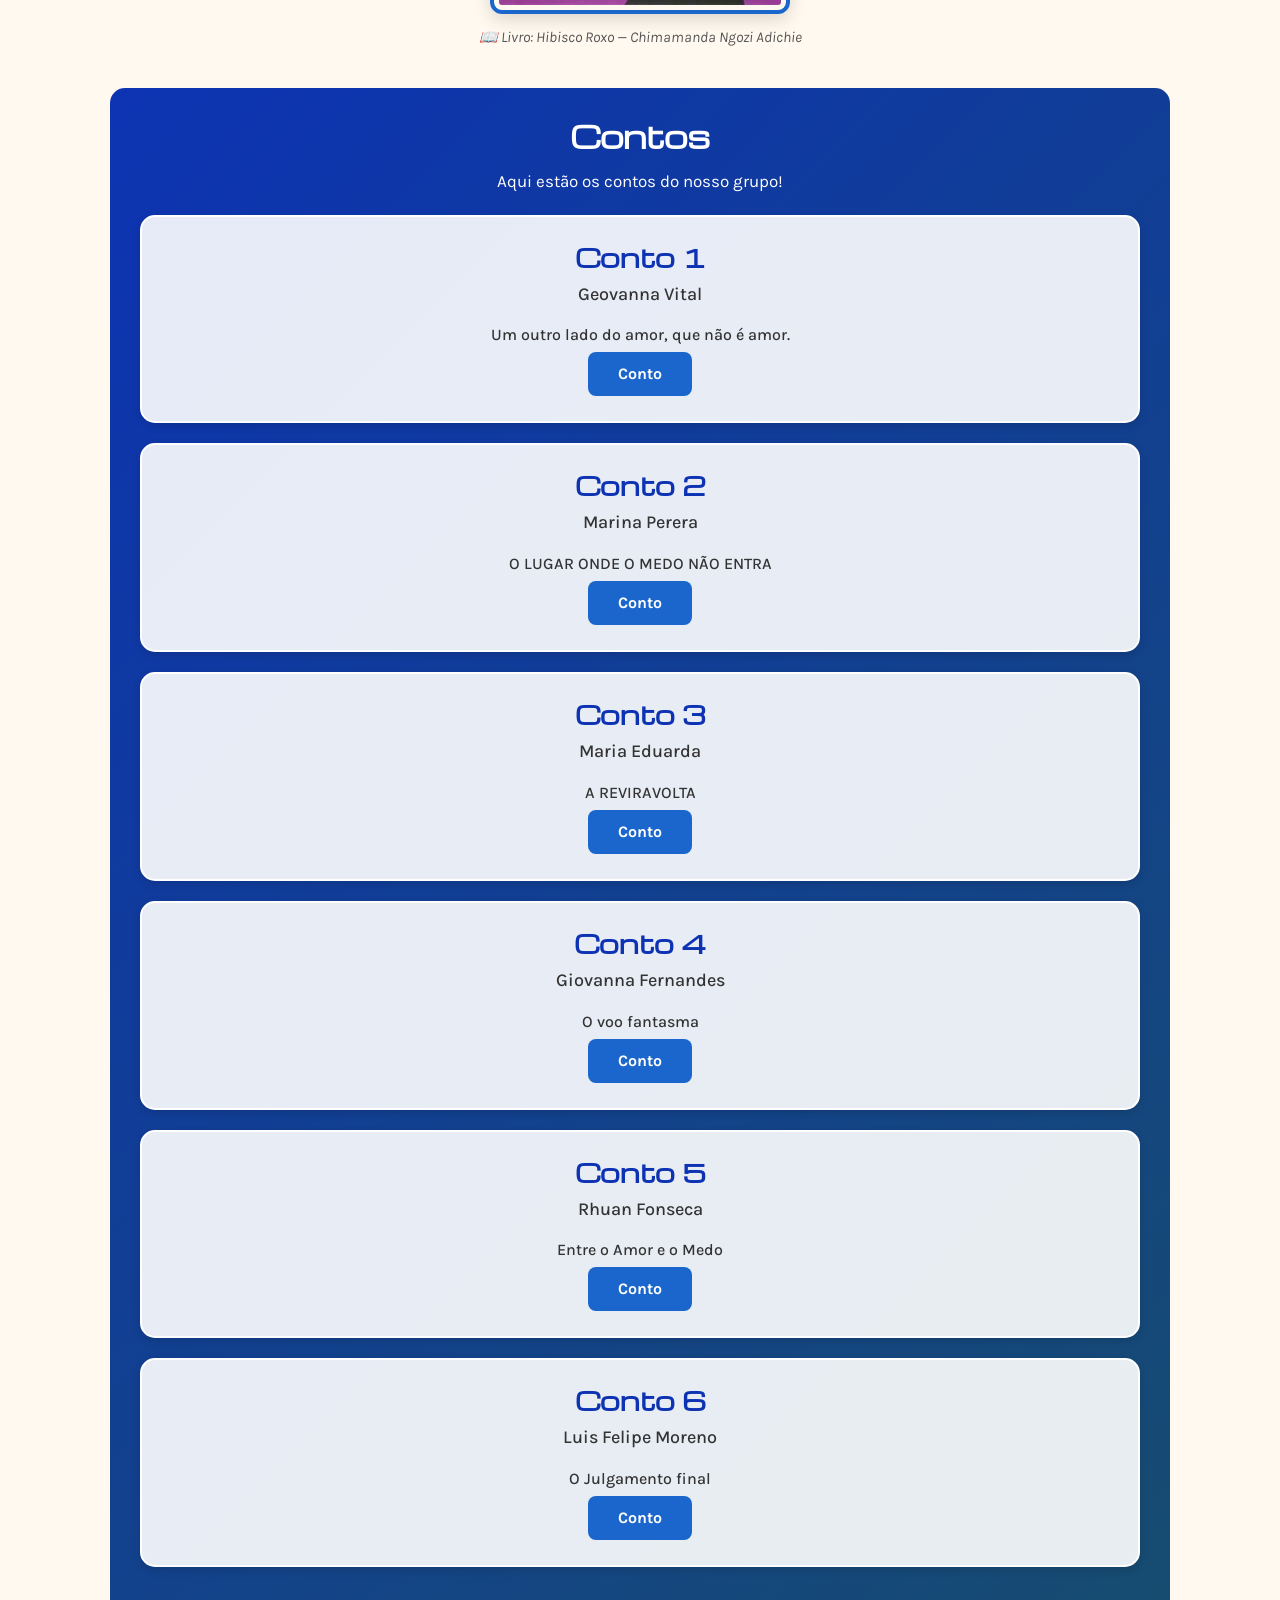
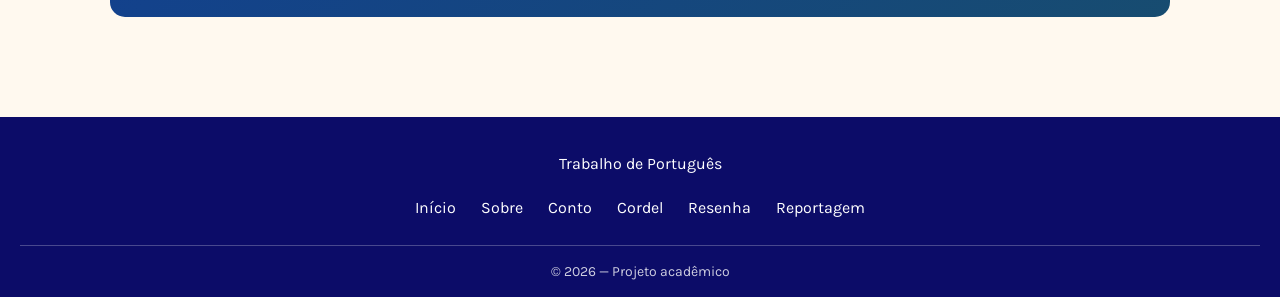
==== commit cda3376b: "alterações gica" ====
--- a/conto.html
+++ b/conto.html
@@ -79,6 +79,7 @@
     <div class="conto-card">
         <h3>Conto 1</h3>
         <h4>Geovanna Vital</h4>
+        <h6>Um outro lado do amor, que não é amor.</h6>
         <a href="Contos/GeovanaVital_conto.pdf" > 
             Conto
         </a>
@@ -87,30 +88,35 @@
     <div class="conto-card">
         <h3>Conto 2</h3>
         <h4>Marina Perera</h4>
+        <h6>O LUGAR ONDE O MEDO NÃO ENTRA</h6>
         <a href="Contos/MarinaMatos_conto.pdf">Conto</a>
     </div>
 
     <div class="conto-card">
         <h3>Conto 3</h3>
         <h4>Maria Eduarda</h4>
+        <h6>A REVIRAVOLTA</h6>
         <a href="Contos/MariaLira_conto.pdf">Conto</a>
     </div>
 
     <div class="conto-card">
         <h3>Conto 4</h3>
         <h4>Giovanna Fernandes</h4>
+        <h6>O voo fantasma</h6>
         <a href="Contos/Conto-GiovannaFernandes.pdf">Conto </a>
     </div>
 
     <div class="conto-card">
         <h3>Conto 5</h3>
         <h4>Rhuan Fonseca</h4>
+        <h6>Entre o Amor e o Medo</h6>
         <a href="Contos/RhuanFonseca_conto.pdf">Conto</a>
     </div>
 
     <div class="conto-card">
         <h3>Conto 6</h3>
         <h4>Luis Felipe Moreno</h4>
+        <h6>O Julgamento final</h6>
         <a href="Contos/Luis Felipe_conto (1).pdf">Conto</a>
     </div>
     
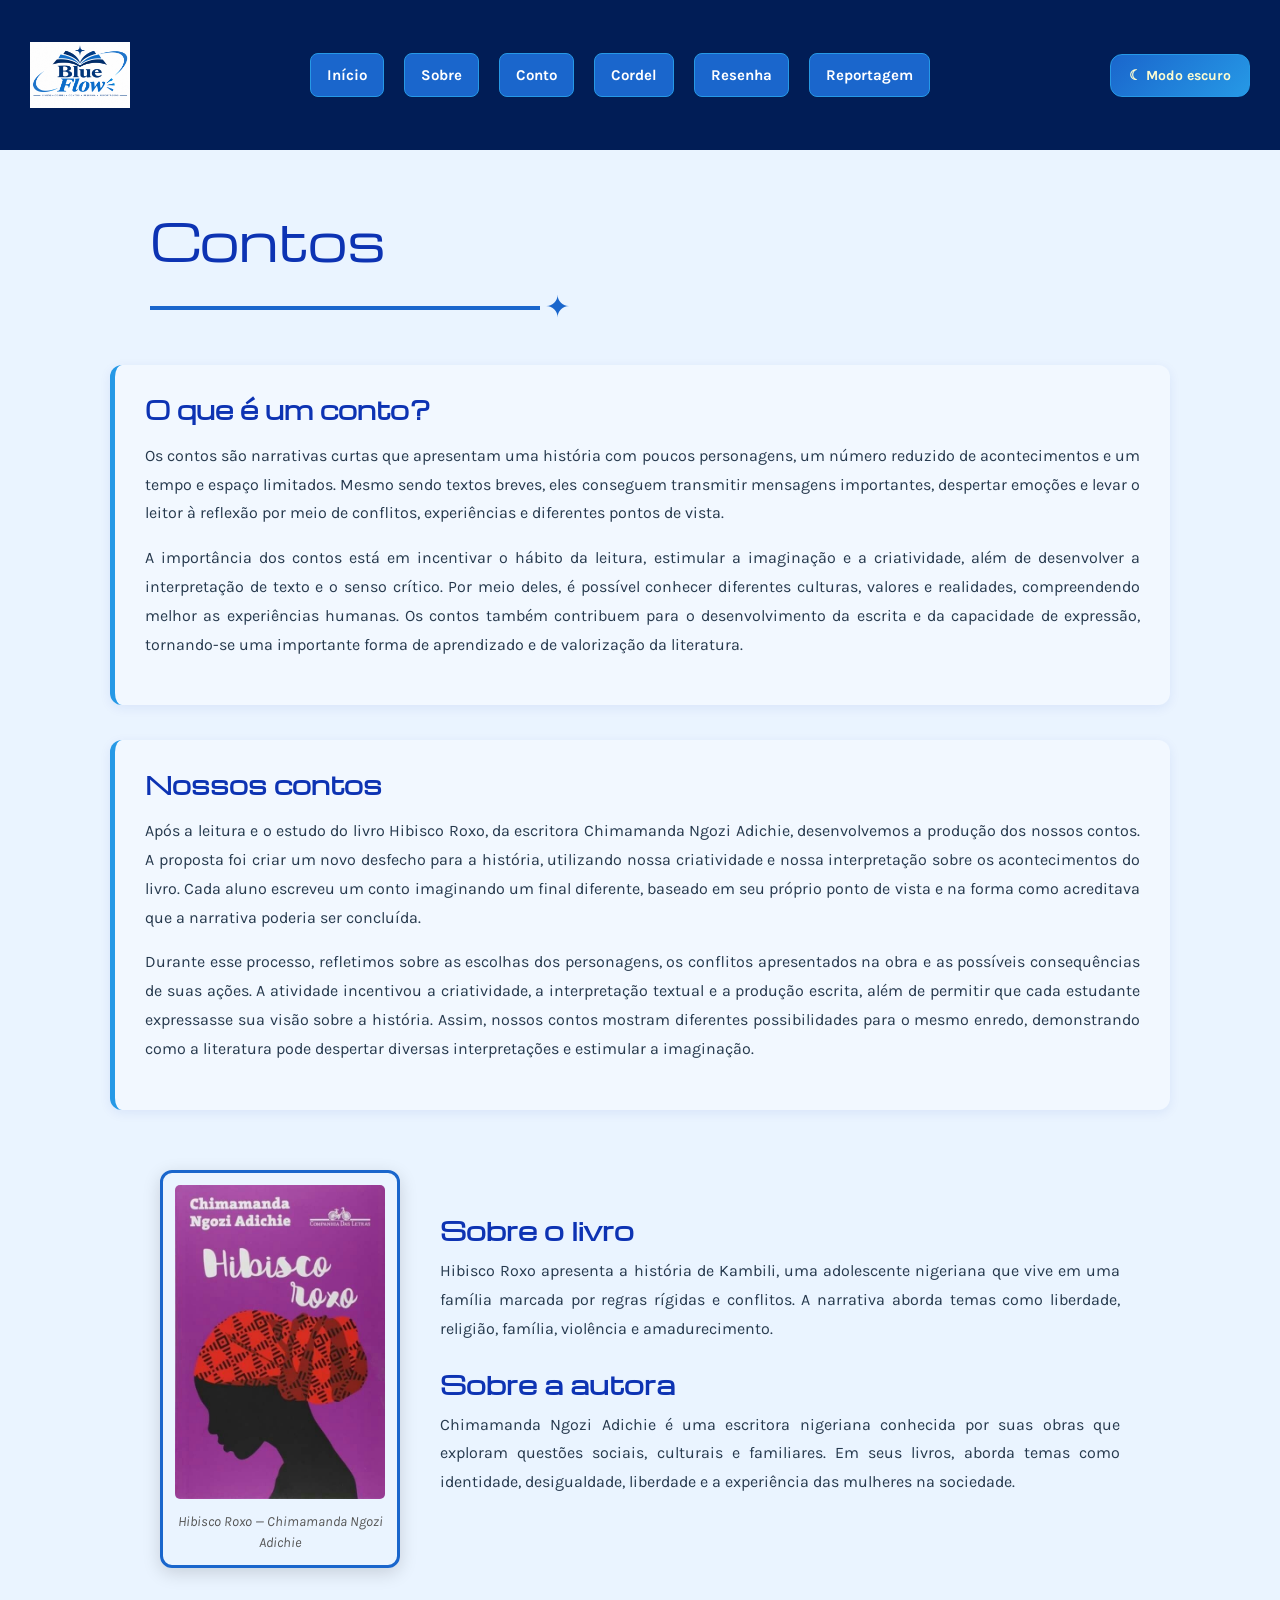
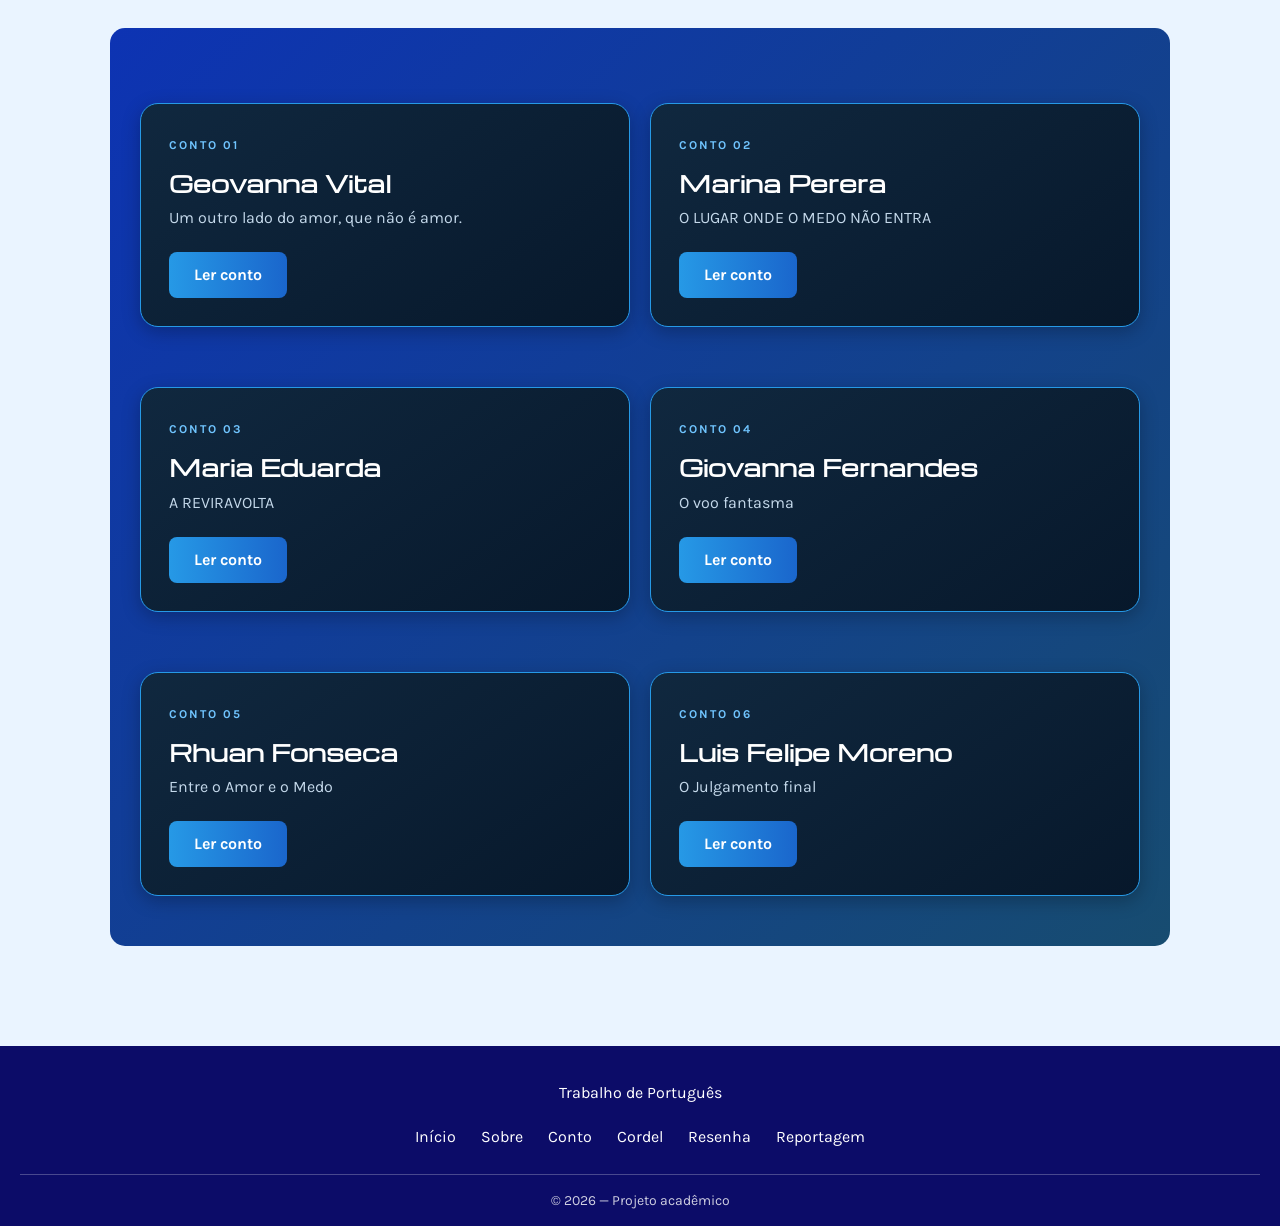
==== commit e1eef9cf: "Atualiza páginas e funcionalidades do site" ====
--- a/conto.html
+++ b/conto.html
@@ -45,9 +45,10 @@
     <section id="texto1">
             <h2>O que é um conto?</h2>
             <p>Os contos são narrativas curtas que apresentam uma história com poucos personagens, um número reduzido de acontecimentos e um tempo e espaço limitados. Mesmo sendo textos breves,
-            eles conseguem transmitir mensagens importantes, despertar emoções e levar o leitor à reflexão por meio de conflitos, experiências e diferentes pontos de vista.</p>
-            A importância dos contos está em incentivar o hábito da leitura, estimular a imaginação e a criatividade, além de desenvolver a interpretação de texto e o senso crítico. 
-      <p> Por meio deles, é possível conhecer diferentes culturas, valores e realidades, compreendendo melhor as experiências humanas. Os contos também contribuem para
+            eles conseguem transmitir mensagens importantes, despertar emoções e levar o leitor à reflexão por meio de conflitos, experiências e diferentes pontos de vista.
+        </p>
+           <p> A importância dos contos está em incentivar o hábito da leitura, estimular a imaginação e a criatividade, além de desenvolver a interpretação de texto e o senso crítico. 
+       Por meio deles, é possível conhecer diferentes culturas, valores e realidades, compreendendo melhor as experiências humanas. Os contos também contribuem para
            o desenvolvimento da escrita e da capacidade de expressão, tornando-se uma importante forma de aprendizado e de valorização da literatura.</p>
         </section>
 
@@ -63,71 +64,91 @@
  e estimular a imaginação.</p>
         </section>
 
+<div class="conto-item">
 
-       <div class="conto-item">
-    <img src="foto-ibisco_roxo.jpeg" alt="Capa do livro Hibisco Roxo">
+    <div class="imagem-livro">
+        <img src="foto-ibisco_roxo.jpeg" alt="Capa do livro Hibisco Roxo">
+        <figcaption>Hibisco Roxo — Chimamanda Ngozi Adichie</figcaption>
+    </div>
 
-    <figcaption>
-        📖 Livro: Hibisco Roxo — Chimamanda Ngozi Adichie
-    </figcaption>
-</div> 
+    <div class="informacoes-livro">
+        <h2>Sobre o livro</h2>
+        <p>
+            Hibisco Roxo apresenta a história de Kambili, uma adolescente nigeriana
+            que vive em uma família marcada por regras rígidas e conflitos.
+            A narrativa aborda temas como liberdade, religião, família,
+            violência e amadurecimento.
+        </p>
+
+        <h2>Sobre a autora</h2>
+        <p>
+            Chimamanda Ngozi Adichie é uma escritora nigeriana conhecida por
+            suas obras que exploram questões sociais, culturais e familiares.
+            Em seus livros, aborda temas como identidade, desigualdade,
+            liberdade e a experiência das mulheres na sociedade.
+        </p>
+    </div>
+
+</div>
+       
 
 <section id="conto">
-    <h2> Contos </h2>
-    <p>Aqui estão os contos do nosso grupo!</p>
+    <div class="lista-contos">
+    <div class="conto-card">
+    <span class="numero-conto">CONTO 01</span>
 
-    <div class="conto-card">
-        <h3>Conto 1</h3>
-        <h4>Geovanna Vital</h4>
-        <h6>Um outro lado do amor, que não é amor.</h6>
-        <a href="Contos/GeovanaVital_conto.pdf" > 
-            Conto
-        </a>
+    <h3>Geovanna Vital</h3>
+
+    <p>Um outro lado do amor, que não é amor.</p>
+
+    <a href="Contos/GeovanaVital_conto.pdf" target="_blank">
+        Ler conto
+    </a>
+</div>
+<div class="conto-card">
+    <span class="numero-conto">CONTO 02</span>
+    <h3>Marina Perera</h3>
+    <p>O LUGAR ONDE O MEDO NÃO ENTRA</p>
+    <a href="Contos/MarinaMatos_conto.pdf" target="_blank">Ler conto</a>
+</div>
+
+<div class="conto-card">
+    <span class="numero-conto">CONTO 03</span>
+    <h3>Maria Eduarda</h3>
+    <p>A REVIRAVOLTA</p>
+    <a href="Contos/MariaLira_conto.pdf" target="_blank">Ler conto</a>
+</div>
+
+<div class="conto-card">
+    <span class="numero-conto">CONTO 04</span>
+    <h3>Giovanna Fernandes</h3>
+    <p>O voo fantasma</p>
+    <a href="Contos/Conto-GiovannaFernandes.pdf" target="_blank">Ler conto</a>
+</div>
+
+<div class="conto-card">
+    <span class="numero-conto">CONTO 05</span>
+    <h3>Rhuan Fonseca</h3>
+    <p>Entre o Amor e o Medo</p>
+    <a href="Contos/RhuanFonseca_conto.pdf" target="_blank">Ler conto</a>
+</div>
+
+<div class="conto-card">
+    <span class="numero-conto">CONTO 06</span>
+    <h3>Luis Felipe Moreno</h3>
+    <p>O Julgamento final</p>
+    <a href="Contos/Luis Felipe_conto (1).pdf" target="_blank">Ler conto</a>
+</div>
+</div>
+
+</section>
+</main>
+<footer class="rodape">
+    <div class="rodape-conteudo">
+        <div class="rodape-projeto"></div>
+        <p>Trabalho de Português</p>
     </div>
 
-    <div class="conto-card">
-        <h3>Conto 2</h3>
-        <h4>Marina Perera</h4>
-        <h6>O LUGAR ONDE O MEDO NÃO ENTRA</h6>
-        <a href="Contos/MarinaMatos_conto.pdf">Conto</a>
-    </div>
-
-    <div class="conto-card">
-        <h3>Conto 3</h3>
-        <h4>Maria Eduarda</h4>
-        <h6>A REVIRAVOLTA</h6>
-        <a href="Contos/MariaLira_conto.pdf">Conto</a>
-    </div>
-
-    <div class="conto-card">
-        <h3>Conto 4</h3>
-        <h4>Giovanna Fernandes</h4>
-        <h6>O voo fantasma</h6>
-        <a href="Contos/Conto-GiovannaFernandes.pdf">Conto </a>
-    </div>
-
-    <div class="conto-card">
-        <h3>Conto 5</h3>
-        <h4>Rhuan Fonseca</h4>
-        <h6>Entre o Amor e o Medo</h6>
-        <a href="Contos/RhuanFonseca_conto.pdf">Conto</a>
-    </div>
-
-    <div class="conto-card">
-        <h3>Conto 6</h3>
-        <h4>Luis Felipe Moreno</h4>
-        <h6>O Julgamento final</h6>
-        <a href="Contos/Luis Felipe_conto (1).pdf">Conto</a>
-    </div>
-    
-</section>
-</main>
-
- <footer class="rodape">
-        <div class="rodape-conteudo">
-            <div class="rodape-projeto"></div>
-    <p>Trabalho de Português</p>
-  </div>
     <nav class="rodape-links">
         <a href="index.html">Início</a>
         <a href="sobre.html">Sobre</a>
@@ -136,12 +157,10 @@
         <a href="resenha.html">Resenha</a>
         <a href="reportagem.html">Reportagem</a>
     </nav>
-</div>
-<div class="rodape-final">
-     <p>© 2026 — Projeto acadêmico</p>
-      
-     </div>
-   </footer>
 
+    <div class="rodape-final">
+        <p>© 2026 — Projeto acadêmico</p>
+    </div>
+</footer>
 </body>
 </html>
--- a/style.css
+++ b/style.css
@@ -146,8 +146,43 @@
         font-size: 13px;
     }
 }
-
-
+body.tema-escuro #texto1,
+body.tema-escuro #texto2,
+body.tema-escuro #conto,
+body.tema-escuro .conto-card {
+    background-color: #162b45;
+    color: #eaf4ff;
+    border-color: #2699e6;
+}
+
+body.tema-escuro #texto1 h2,
+body.tema-escuro #texto1 p,
+body.tema-escuro #texto2 h2,
+body.tema-escuro #texto2 p,
+body.tema-escuro #conto h2,
+body.tema-escuro #conto p,
+body.tema-escuro .conto-card h3,
+body.tema-escuro .conto-card h4,
+body.tema-escuro .conto-card h6 {
+    color: #eaf4ff;
+}
+
+body.tema-escuro .conto-card a {
+    color: #70c5ff;
+}
+
+html,
+body {
+    background-color: #EAF4FF !important;
+    min-height: 100%;
+}
+
+body.tema-escuro {
+    background-color: #0b1729 !important;
+}
+body:not(.tema-escuro) main {
+    background-color: #EAF4FF !important;
+}
 /* index------------------------------------------------------------------------------------------------------------------*/
 
 
@@ -204,6 +239,7 @@
     overflow: hidden;
     margin: 0;
     padding: 0;
+    position: relative;
 }
 
 .hero img {
@@ -394,11 +430,9 @@
     width: 100px !important;
     height: 100px !important;
     max-width: 100px !important;
-    max-height: 100px  !important;
+    max-height: 100px !important;
     object-fit: contain !important;
 }
-
-
 /*sobre-------------------------------------------------------------------------------------------------------------------*/
 /*foto de perfil*/
 
@@ -475,82 +509,6 @@
     }
 }
 
-
-/*foto de perfil*/
-
-/* Área da equipe */
-.titulo-equipe {
-    text-align: center;
-    margin: 40px 0 25px;
-}
-
-/* Organização dos cards */
-.equipe {
-    display: flex;
-    flex-wrap: wrap;
-    justify-content: center;
-    gap: 20px;
-    padding: 20px;
-}
-
-/* Card individual */
-.fotoperfil {
-    width: 190px;
-    min-height: 240px;
-    padding: 18px 12px;
-    background-color: white;
-    border-radius: 15px;
-    box-shadow: 0 4px 12px rgba(0, 0, 0, 0.15);
-    text-align: center;
-    transition: transform 0.3s;
-}
-
-/* Efeito ao passar o mouse */
-.fotoperfil:hover {
-    transform: translateY(-5px);
-}
-
-/* Fotos padronizadas */
-.fotoperfil img {
-    width: 110px;
-    height: 110px;
-    border-radius: 50%;
-    object-fit: cover;
-    object-position: center;
-    border: 3px solid #4b9cd3;
-}
-
-/* Nome */
-.fotoperfil h2 {
-    font-size: 17px;
-    margin-top: 12px;
-}
-
-/* Função */
-.fotoperfil p {
-    font-size: 13px;
-    color: #666;
-    margin-bottom: 0;
-}
-
-/* Celulares */
-@media (max-width: 600px) {
-    .equipe {
-        gap: 12px;
-        padding: 10px;
-    }
-
-    .fotoperfil {
-        width: 155px;
-        min-height: 220px;
-    }
-
-    .fotoperfil img {
-        width: 95px;
-        height: 95px;
-    }
-}
-
 /* CARDS CLICÁVEIS */
 
 .card-link {
@@ -616,6 +574,29 @@
         font-size: 15px;
     }
 }
+
+.texto-sobre {
+    max-width: 1000px;
+    margin: 30px auto;
+    padding: 25px;
+    background: #DFF3E1;
+    border-left: 5px solid #1E6FB8;
+    border-radius: 10px;
+    box-shadow: 0 3px 10px rgba(32, 50, 63, 0.12);
+}
+
+.texto-sobre h2 {
+    color: #0F6B4F;
+    margin-bottom: 15px;
+    font-size: 1.6rem;
+}
+
+.texto-sobre p {
+    color: #20323F;
+    line-height: 1.8;
+    text-align: justify;
+    margin: 0;
+}
 /*conto-------------------------------------------------------------------------------------------------------------------*/
 /* FOTO DO LIVRO */
 
@@ -687,33 +668,65 @@
         max-width: 250px;
     }
 }
+
 .conto-item {
     display: flex;
-    flex-direction: column;
+    flex-direction: row;
     align-items: center;
-    margin: 30px auto;
-    padding: 10px;
-}
-
-.conto-item img {
+    justify-content: center;
+    gap: 40px;
     width: 100%;
-    max-width: 300px;
+    max-width: 1000px;
+    margin: 40px auto;
+    padding: 20px;
+    box-sizing: border-box;
+}
+
+.imagem-livro {
+    flex: 0 0 240px;
+    padding: 12px;
+    border: 3px solid #1a66cc;
+    border-radius: 12px;
+    box-shadow: 0 5px 18px rgba(0, 0, 0, 0.15);
+    text-align: center;
+}
+
+.imagem-livro img {
+    display: block;
+    width: 100%;
+    max-width: 100%;
     height: auto;
-    object-fit: contain;
-    border-radius: 12px;
-    border: 4px solid #1a66cc;
-    padding: 5px;
-    box-shadow: 0 5px 18px rgba(0, 0, 0, 0.15);
-}
-
-.conto-item figcaption {
+    border: none;
+    padding: 0;
+    border-radius: 5px;
+}
+
+.imagem-livro figcaption {
     margin-top: 12px;
-    font-size: 15px;
+    font-size: 14px;
     text-align: center;
     color: #555;
     font-style: italic;
 }
 
+.informacoes-livro {
+    flex: 1;
+    min-width: 0;
+}
+
+.informacoes-livro h2 {
+    color: #0d33b3;
+    font-size: 25px;
+    font-weight: bold;
+    margin-bottom: 12px;
+}
+
+.informacoes-livro p {
+    color: #26394d;
+    line-height: 1.8;
+    text-align: justify;
+    margin-bottom: 25px;
+}
 /* SEÇÃO DOS CONTOS */
 
 #conto {
@@ -722,6 +735,7 @@
     border-radius: 15px;
     margin: 30px auto;
 }
+
 
 /* TÍTULO */
 
@@ -740,50 +754,73 @@
 }
 
 /* CARDS */
-
+/* CARDS MODERNOS */
+/* GRADE DOS CONTOS */
+
+#conto .lista-contos {
+    display: grid;
+    grid-template-columns: repeat(2, minmax(0, 1fr));
+    gap: 20px;
+    margin-top: 25px;
+}
 #conto .conto-card {
-    background: rgba(255, 255, 255, 0.90);
-    border: 2px solid #ffffff;
-    border-radius: 15px;
-    padding: 25px;
+    background: linear-gradient(145deg, #10283f, #07182b);
+    border: 1px solid #2699e6;
+    border-radius: 18px;
+    padding: 28px;
     margin: 20px 0;
-    box-shadow: 0 3px 8px #00000020;
-    text-align: center;
+    text-align: left;
+    box-shadow: 0 5px 18px rgba(0, 0, 0, 0.25);
     transition: transform 0.3s ease, box-shadow 0.3s ease;
+    position: relative;
+    overflow: hidden;
 }
 
 #conto .conto-card:hover {
     transform: translateY(-7px);
-    box-shadow: 0 10px 20px rgba(0, 0, 0, 0.20);
+    box-shadow: 0 10px 25px rgba(38, 153, 230, 0.3);
+}
+
+#conto .numero-conto {
+    display: inline-block;
+    color: #70c5ff;
+    font-size: 12px;
+    font-weight: bold;
+    letter-spacing: 2px;
+    margin-bottom: 15px;
 }
 
 #conto .conto-card h3 {
-    color: #0d33b3;
-    font-size: 25px;
+    color: white;
+    font-size: 23px;
     font-weight: bold;
-}
-
-#conto .conto-card h4 {
-    color: #333;
-    font-size: 18px;
-    margin: 12px 0 20px;
+    margin-bottom: 10px;
+}
+
+#conto .conto-card p {
+    color: #c5d9eb;
+    font-size: 16px;
+    text-align: left;
+    margin-bottom: 22px;
 }
 
 /* BOTÃO */
 
 #conto .conto-card a {
     display: inline-block;
-    background-color: #1a66cc;
+    background: linear-gradient(90deg, #2699e6, #1a66cc);
     color: white;
     text-decoration: none;
-    padding: 10px 30px;
+    padding: 11px 25px;
     border-radius: 8px;
     font-weight: bold;
-    transition: 0.3s;
+    transition: 0.3s ease;
 }
 
 #conto .conto-card a:hover {
-    background-color: #0d33b3;
+    background: #70c5ff;
+    color: #07182b;
+    transform: scale(1.04);
 }
 
 /* TEXTOS EXPLICATIVOS */
@@ -836,16 +873,13 @@
     #conto h2 {
         font-size: 25px;
     }
+    #conto .lista-contos {
+    grid-template-columns: 1fr;
+}
 }
 
 /*cordel------------------------------------------------------------------------------------------------------------------*/
 /*resenha-----------------------------------------------------------------------------------------------------------------*/
-
-body {
-  background-color: #FFF9EF; /* Aplica a cor creme no fundo */
-  color: #333333;           /* Cor do texto para boa legibilidade */
-}
-
 
 
 .titulo-resenha {
@@ -909,10 +943,11 @@
     border-left: 4px solid #2699e6;
     padding-left: 20px;
     margin: 30px 40px;
-    .conteudo-resenhas {
+}
+
+.conteudo-resenhas {
     background-color: #f7f4ef;
     padding: 20px 5%;
-}
 }
 
 .conteudo-resenha h4 {
@@ -952,34 +987,19 @@
 
 .card-resenha {
     width: 90%;
-    min-height: 130px;
-    margin: 0 auto;
-    display: grid;
-    align-items: center;
-    border-radius: 35px;
-    overflow: hidden;
+    min-height: 150px;
+    margin: 0 auto 25px;
     display: flex;
     align-items: center;
     gap: 20px;
-    margin-bottom: 25px;
-    grid-template-columns: repeat (2, 1fr);
-    
-     background: linear-gradient(
-        90deg,
-        #2699e6,
-        #1a66cc
-    );
+    background: linear-gradient(90deg, #2699e6, #1a66cc);
     color: white;
-
-
     border: 1px solid #2699e6;
     border-radius: 30px;
-
     padding: 20px;
-    min-height: 150px;
+    overflow: hidden;
     box-shadow: 0 3px 10px rgba(16, 43, 84, 0.08);
 }
-
 .card-resenha img {
     width: 90px;
     height: 130px;
@@ -1087,13 +1107,7 @@
     text-underline-offset: 8px;
 }
 
-.curiosidades .accordion-body p {
-    background-color: #ffffff;
-    color: #333;
-    padding: 8px;
-    line-height: 1.7;
-    margin-bottom: 8px;
-}
+
 
 .curiosidades .accordion-body i {
     color:#000000;
@@ -1101,17 +1115,6 @@
     text-underline-offset: 8px;
 }
 
-.curiosidades .accordion-body p{
-    padding: 3px;
-
-}
-
-/* Celulares */
-@media (max-width: 650px) {
-    .lista-resenhas {
-        grid-template-columns: 1fr;
-    }
-}
 
 
 /* ===== RESENHA - CELULAR ===== */
@@ -1197,6 +1200,7 @@
         transform: none;
     }
 }
+
 /*reportagem-------------------------------------------------------------------------------------------------------------- */
 .imagem-reportagem {
     width: 85%;
@@ -1262,3 +1266,6 @@
     color: #0d33b3
 }
 
+
+
+/*reportagem-------------------------------------------------------------------------------------------------------------- */
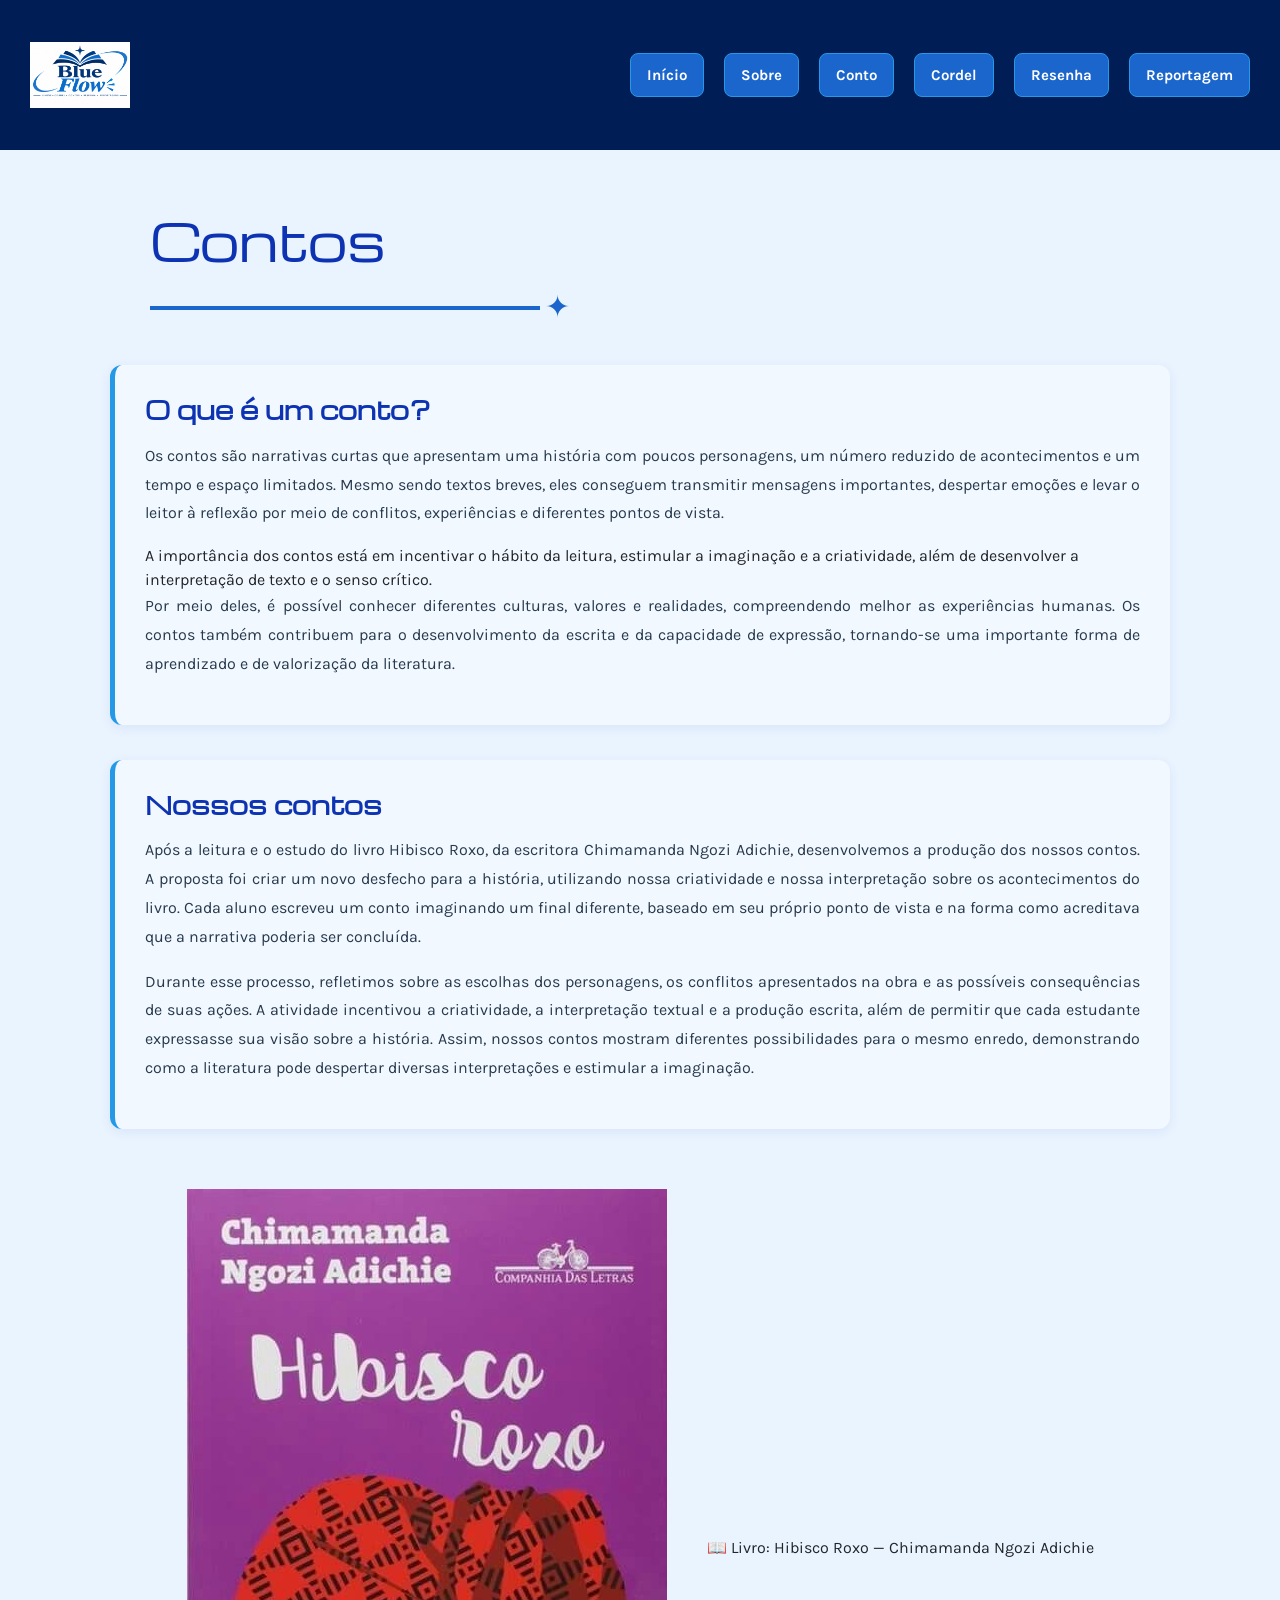
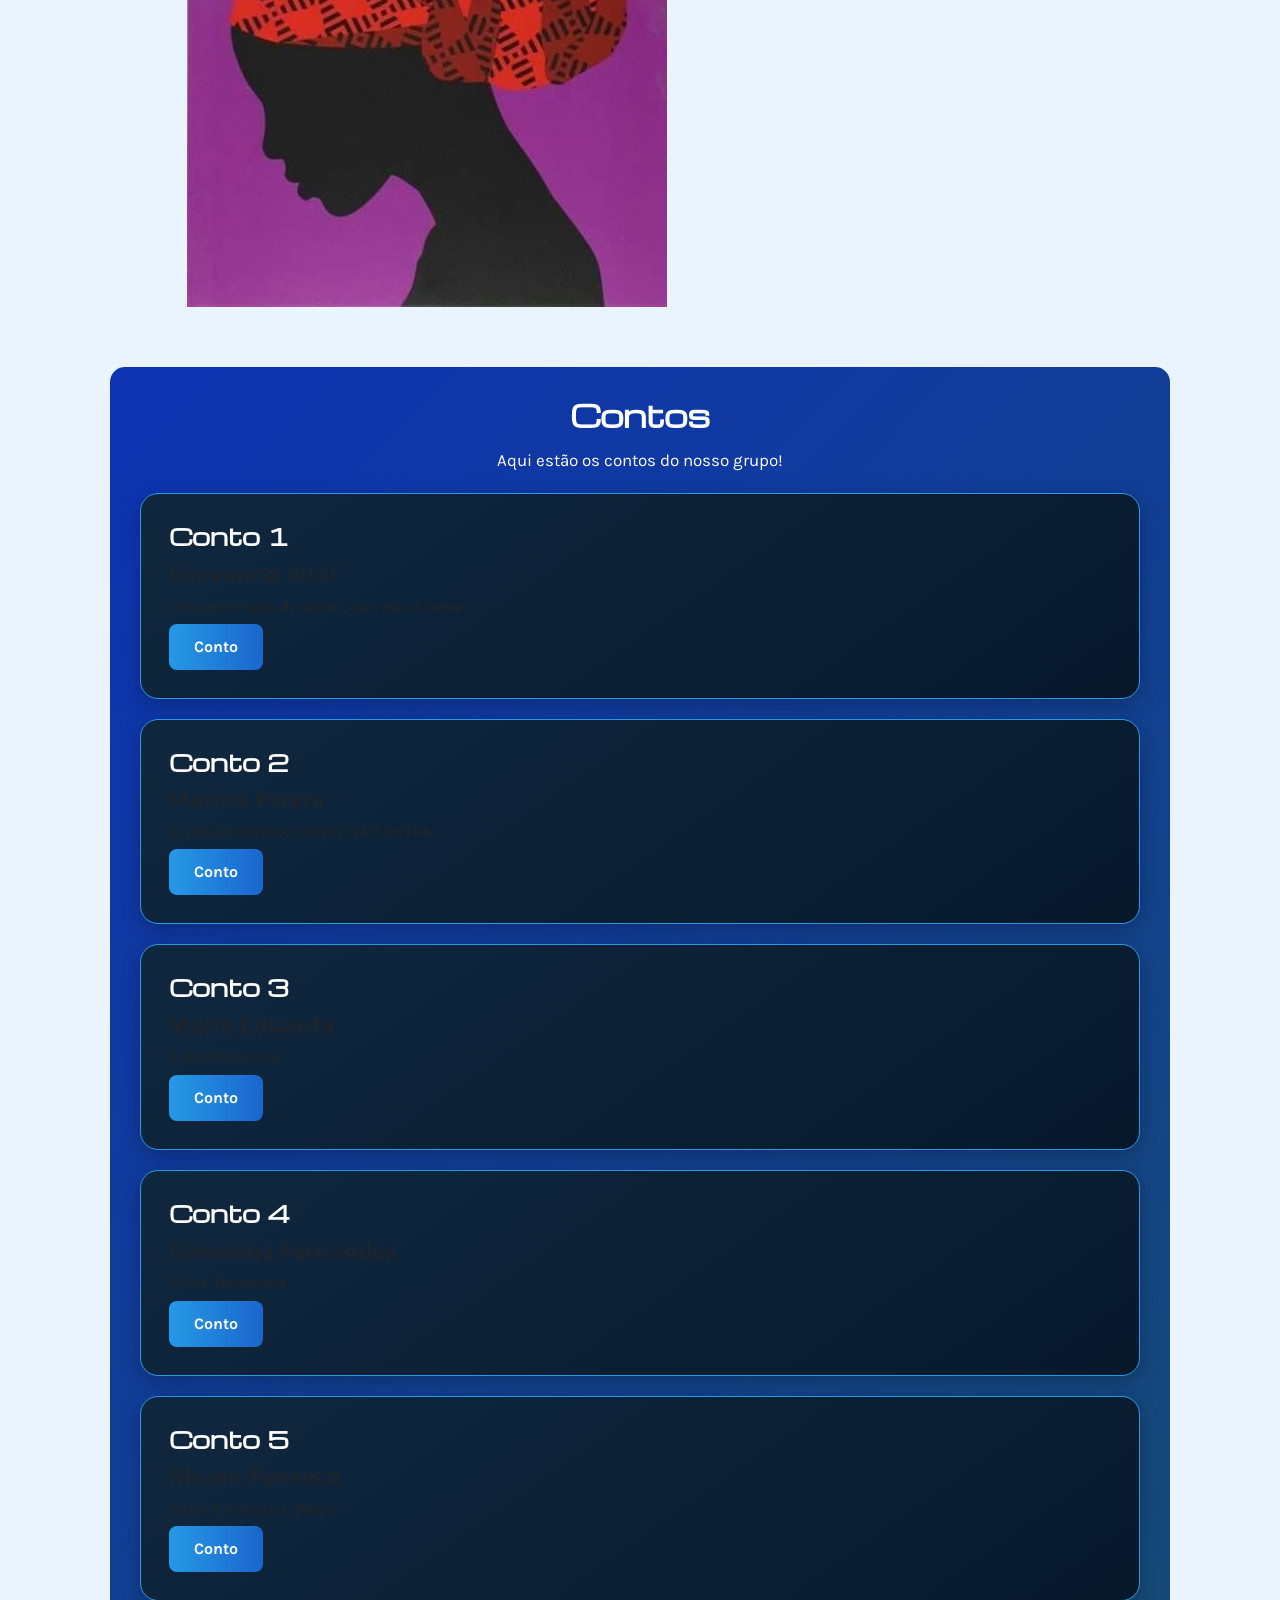
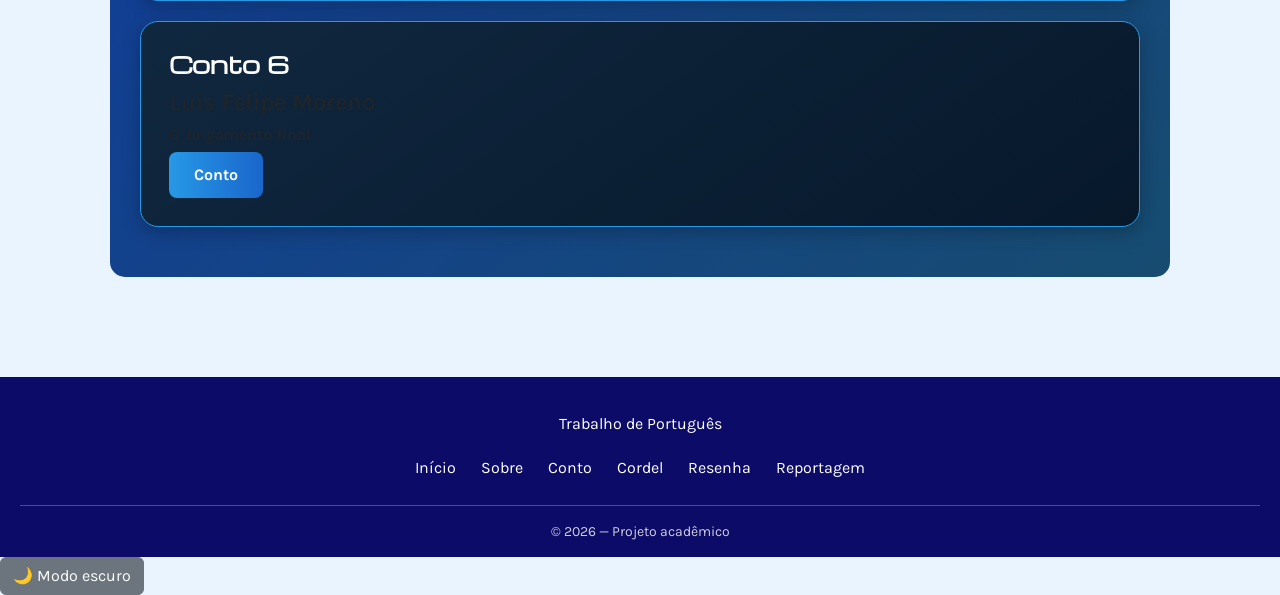
==== commit 6a1b8308: "resolvido conflito" ====
--- a/conto.html
+++ b/conto.html
@@ -45,10 +45,9 @@
     <section id="texto1">
             <h2>O que é um conto?</h2>
             <p>Os contos são narrativas curtas que apresentam uma história com poucos personagens, um número reduzido de acontecimentos e um tempo e espaço limitados. Mesmo sendo textos breves,
-            eles conseguem transmitir mensagens importantes, despertar emoções e levar o leitor à reflexão por meio de conflitos, experiências e diferentes pontos de vista.
-        </p>
-           <p> A importância dos contos está em incentivar o hábito da leitura, estimular a imaginação e a criatividade, além de desenvolver a interpretação de texto e o senso crítico. 
-       Por meio deles, é possível conhecer diferentes culturas, valores e realidades, compreendendo melhor as experiências humanas. Os contos também contribuem para
+            eles conseguem transmitir mensagens importantes, despertar emoções e levar o leitor à reflexão por meio de conflitos, experiências e diferentes pontos de vista.</p>
+            A importância dos contos está em incentivar o hábito da leitura, estimular a imaginação e a criatividade, além de desenvolver a interpretação de texto e o senso crítico. 
+      <p> Por meio deles, é possível conhecer diferentes culturas, valores e realidades, compreendendo melhor as experiências humanas. Os contos também contribuem para
            o desenvolvimento da escrita e da capacidade de expressão, tornando-se uma importante forma de aprendizado e de valorização da literatura.</p>
         </section>
 
@@ -64,91 +63,71 @@
  e estimular a imaginação.</p>
         </section>
 
-<div class="conto-item">
 
-    <div class="imagem-livro">
-        <img src="foto-ibisco_roxo.jpeg" alt="Capa do livro Hibisco Roxo">
-        <figcaption>Hibisco Roxo — Chimamanda Ngozi Adichie</figcaption>
+       <div class="conto-item">
+    <img src="foto-ibisco_roxo.jpeg" alt="Capa do livro Hibisco Roxo">
+
+    <figcaption>
+        📖 Livro: Hibisco Roxo — Chimamanda Ngozi Adichie
+    </figcaption>
+</div> 
+
+<section id="conto">
+    <h2> Contos </h2>
+    <p>Aqui estão os contos do nosso grupo!</p>
+
+    <div class="conto-card">
+        <h3>Conto 1</h3>
+        <h4>Geovanna Vital</h4>
+        <h6>Um outro lado do amor, que não é amor.</h6>
+        <a href="Contos/GeovanaVital_conto.pdf" > 
+            Conto
+        </a>
     </div>
 
-    <div class="informacoes-livro">
-        <h2>Sobre o livro</h2>
-        <p>
-            Hibisco Roxo apresenta a história de Kambili, uma adolescente nigeriana
-            que vive em uma família marcada por regras rígidas e conflitos.
-            A narrativa aborda temas como liberdade, religião, família,
-            violência e amadurecimento.
-        </p>
-
-        <h2>Sobre a autora</h2>
-        <p>
-            Chimamanda Ngozi Adichie é uma escritora nigeriana conhecida por
-            suas obras que exploram questões sociais, culturais e familiares.
-            Em seus livros, aborda temas como identidade, desigualdade,
-            liberdade e a experiência das mulheres na sociedade.
-        </p>
+    <div class="conto-card">
+        <h3>Conto 2</h3>
+        <h4>Marina Perera</h4>
+        <h6>O LUGAR ONDE O MEDO NÃO ENTRA</h6>
+        <a href="Contos/MarinaMatos_conto.pdf">Conto</a>
     </div>
 
-</div>
-       
+    <div class="conto-card">
+        <h3>Conto 3</h3>
+        <h4>Maria Eduarda</h4>
+        <h6>A REVIRAVOLTA</h6>
+        <a href="Contos/MariaLira_conto.pdf">Conto</a>
+    </div>
 
-<section id="conto">
-    <div class="lista-contos">
     <div class="conto-card">
-    <span class="numero-conto">CONTO 01</span>
+        <h3>Conto 4</h3>
+        <h4>Giovanna Fernandes</h4>
+        <h6>O voo fantasma</h6>
+        <a href="Contos/Conto-GiovannaFernandes.pdf">Conto </a>
+    </div>
 
-    <h3>Geovanna Vital</h3>
+    <div class="conto-card">
+        <h3>Conto 5</h3>
+        <h4>Rhuan Fonseca</h4>
+        <h6>Entre o Amor e o Medo</h6>
+        <a href="Contos/RhuanFonseca_conto.pdf">Conto</a>
+    </div>
 
-    <p>Um outro lado do amor, que não é amor.</p>
-
-    <a href="Contos/GeovanaVital_conto.pdf" target="_blank">
-        Ler conto
-    </a>
-</div>
-<div class="conto-card">
-    <span class="numero-conto">CONTO 02</span>
-    <h3>Marina Perera</h3>
-    <p>O LUGAR ONDE O MEDO NÃO ENTRA</p>
-    <a href="Contos/MarinaMatos_conto.pdf" target="_blank">Ler conto</a>
-</div>
-
-<div class="conto-card">
-    <span class="numero-conto">CONTO 03</span>
-    <h3>Maria Eduarda</h3>
-    <p>A REVIRAVOLTA</p>
-    <a href="Contos/MariaLira_conto.pdf" target="_blank">Ler conto</a>
-</div>
-
-<div class="conto-card">
-    <span class="numero-conto">CONTO 04</span>
-    <h3>Giovanna Fernandes</h3>
-    <p>O voo fantasma</p>
-    <a href="Contos/Conto-GiovannaFernandes.pdf" target="_blank">Ler conto</a>
-</div>
-
-<div class="conto-card">
-    <span class="numero-conto">CONTO 05</span>
-    <h3>Rhuan Fonseca</h3>
-    <p>Entre o Amor e o Medo</p>
-    <a href="Contos/RhuanFonseca_conto.pdf" target="_blank">Ler conto</a>
-</div>
-
-<div class="conto-card">
-    <span class="numero-conto">CONTO 06</span>
-    <h3>Luis Felipe Moreno</h3>
-    <p>O Julgamento final</p>
-    <a href="Contos/Luis Felipe_conto (1).pdf" target="_blank">Ler conto</a>
-</div>
-</div>
-
+    <div class="conto-card">
+        <h3>Conto 6</h3>
+        <h4>Luis Felipe Moreno</h4>
+        <h6>O Julgamento final</h6>
+        <a href="Contos/Luis Felipe_conto (1).pdf">Conto</a>
+    </div>
+    
 </section>
 </main>
-<footer class="rodape">
-    <div class="rodape-conteudo">
-        <div class="rodape-projeto"></div>
-        <p>Trabalho de Português</p>
-    </div>
 
+ <footer class="rodape">
+        <div class="rodape-conteudo">
+            <div class="rodape-projeto"></div>
+    <p>Trabalho de Português</p>
+  </div>
     <nav class="rodape-links">
         <a href="index.html">Início</a>
         <a href="sobre.html">Sobre</a>
@@ -157,10 +136,12 @@
         <a href="resenha.html">Resenha</a>
         <a href="reportagem.html">Reportagem</a>
     </nav>
+</div>
+<div class="rodape-final">
+     <p>© 2026 — Projeto acadêmico</p>
+      
+     </div>
+   </footer>
 
-    <div class="rodape-final">
-        <p>© 2026 — Projeto acadêmico</p>
-    </div>
-</footer>
 </body>
 </html>
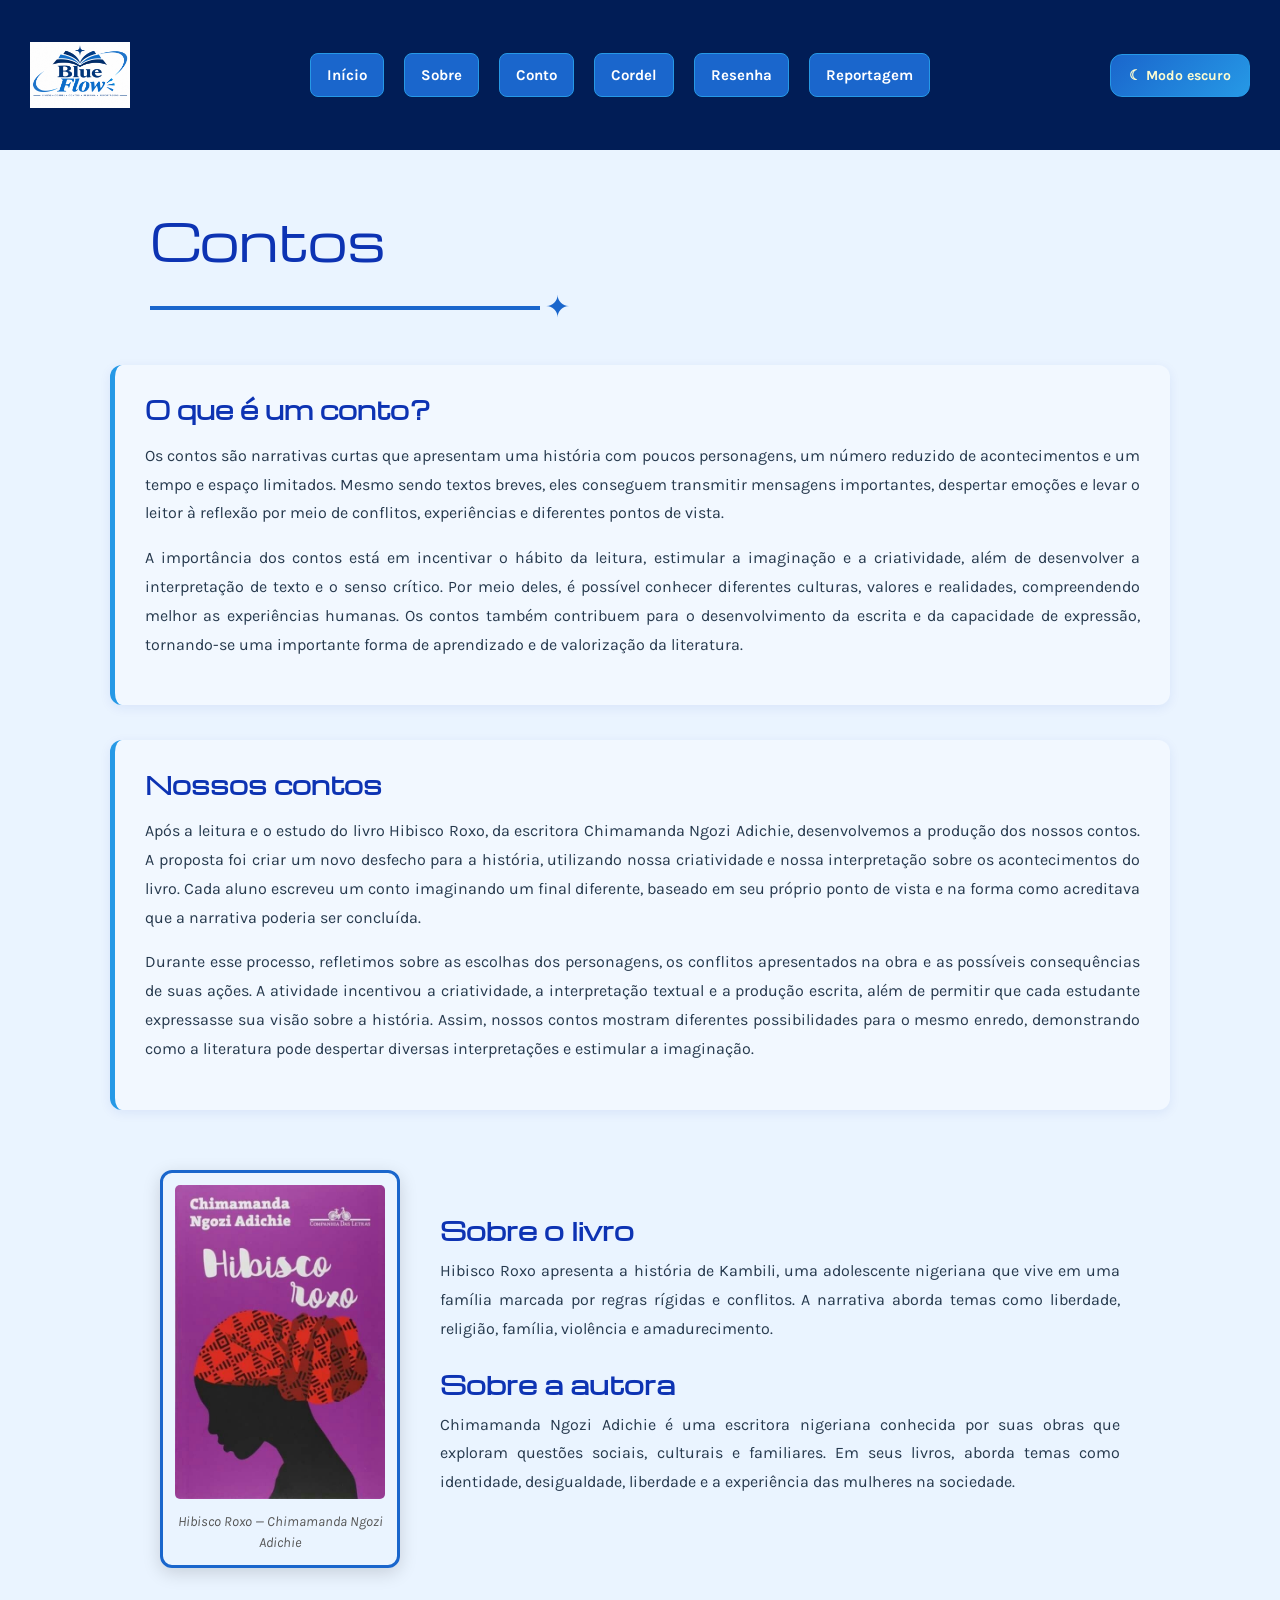
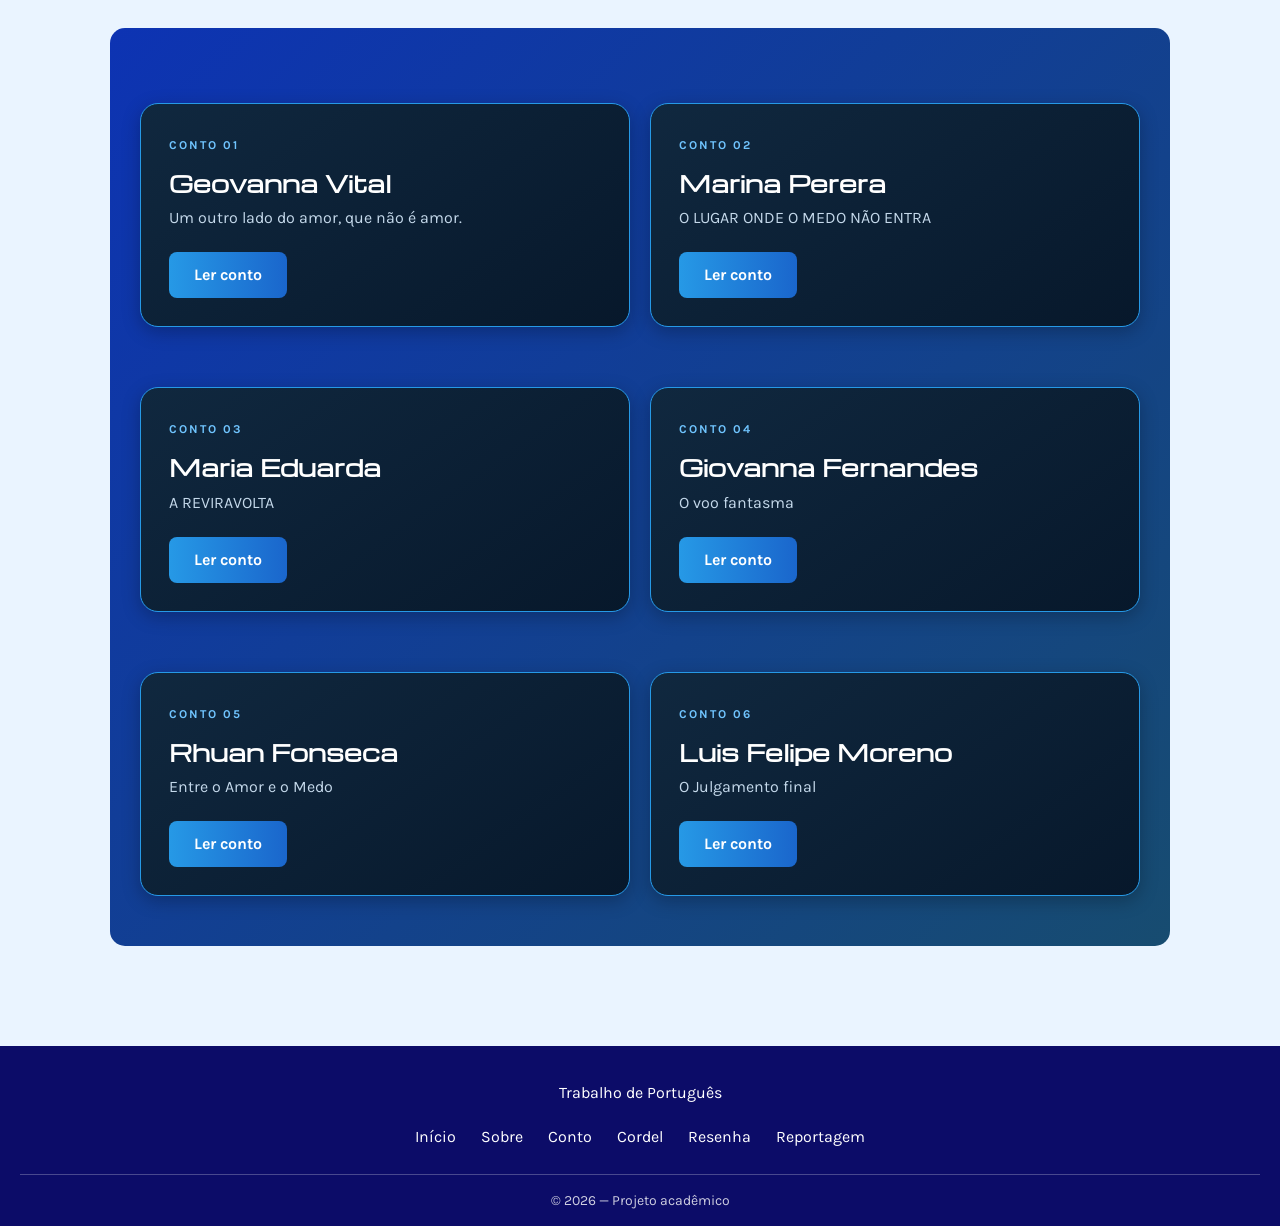
==== commit 6f555d57: "Merge branch 'main' of https://github.com/geovanna2403/Trabalho_Portugues" ====
--- a/conto.html
+++ b/conto.html
@@ -45,9 +45,10 @@
     <section id="texto1">
             <h2>O que é um conto?</h2>
             <p>Os contos são narrativas curtas que apresentam uma história com poucos personagens, um número reduzido de acontecimentos e um tempo e espaço limitados. Mesmo sendo textos breves,
-            eles conseguem transmitir mensagens importantes, despertar emoções e levar o leitor à reflexão por meio de conflitos, experiências e diferentes pontos de vista.</p>
-            A importância dos contos está em incentivar o hábito da leitura, estimular a imaginação e a criatividade, além de desenvolver a interpretação de texto e o senso crítico. 
-      <p> Por meio deles, é possível conhecer diferentes culturas, valores e realidades, compreendendo melhor as experiências humanas. Os contos também contribuem para
+            eles conseguem transmitir mensagens importantes, despertar emoções e levar o leitor à reflexão por meio de conflitos, experiências e diferentes pontos de vista.
+        </p>
+           <p> A importância dos contos está em incentivar o hábito da leitura, estimular a imaginação e a criatividade, além de desenvolver a interpretação de texto e o senso crítico. 
+       Por meio deles, é possível conhecer diferentes culturas, valores e realidades, compreendendo melhor as experiências humanas. Os contos também contribuem para
            o desenvolvimento da escrita e da capacidade de expressão, tornando-se uma importante forma de aprendizado e de valorização da literatura.</p>
         </section>
 
@@ -63,71 +64,91 @@
  e estimular a imaginação.</p>
         </section>
 
+<div class="conto-item">
 
-       <div class="conto-item">
-    <img src="foto-ibisco_roxo.jpeg" alt="Capa do livro Hibisco Roxo">
+    <div class="imagem-livro">
+        <img src="foto-ibisco_roxo.jpeg" alt="Capa do livro Hibisco Roxo">
+        <figcaption>Hibisco Roxo — Chimamanda Ngozi Adichie</figcaption>
+    </div>
 
-    <figcaption>
-        📖 Livro: Hibisco Roxo — Chimamanda Ngozi Adichie
-    </figcaption>
-</div> 
+    <div class="informacoes-livro">
+        <h2>Sobre o livro</h2>
+        <p>
+            Hibisco Roxo apresenta a história de Kambili, uma adolescente nigeriana
+            que vive em uma família marcada por regras rígidas e conflitos.
+            A narrativa aborda temas como liberdade, religião, família,
+            violência e amadurecimento.
+        </p>
+
+        <h2>Sobre a autora</h2>
+        <p>
+            Chimamanda Ngozi Adichie é uma escritora nigeriana conhecida por
+            suas obras que exploram questões sociais, culturais e familiares.
+            Em seus livros, aborda temas como identidade, desigualdade,
+            liberdade e a experiência das mulheres na sociedade.
+        </p>
+    </div>
+
+</div>
+       
 
 <section id="conto">
-    <h2> Contos </h2>
-    <p>Aqui estão os contos do nosso grupo!</p>
+    <div class="lista-contos">
+    <div class="conto-card">
+    <span class="numero-conto">CONTO 01</span>
 
-    <div class="conto-card">
-        <h3>Conto 1</h3>
-        <h4>Geovanna Vital</h4>
-        <h6>Um outro lado do amor, que não é amor.</h6>
-        <a href="Contos/GeovanaVital_conto.pdf" > 
-            Conto
-        </a>
+    <h3>Geovanna Vital</h3>
+
+    <p>Um outro lado do amor, que não é amor.</p>
+
+    <a href="Contos/GeovanaVital_conto.pdf" target="_blank">
+        Ler conto
+    </a>
+</div>
+<div class="conto-card">
+    <span class="numero-conto">CONTO 02</span>
+    <h3>Marina Perera</h3>
+    <p>O LUGAR ONDE O MEDO NÃO ENTRA</p>
+    <a href="Contos/MarinaMatos_conto.pdf" target="_blank">Ler conto</a>
+</div>
+
+<div class="conto-card">
+    <span class="numero-conto">CONTO 03</span>
+    <h3>Maria Eduarda</h3>
+    <p>A REVIRAVOLTA</p>
+    <a href="Contos/MariaLira_conto.pdf" target="_blank">Ler conto</a>
+</div>
+
+<div class="conto-card">
+    <span class="numero-conto">CONTO 04</span>
+    <h3>Giovanna Fernandes</h3>
+    <p>O voo fantasma</p>
+    <a href="Contos/Conto-GiovannaFernandes.pdf" target="_blank">Ler conto</a>
+</div>
+
+<div class="conto-card">
+    <span class="numero-conto">CONTO 05</span>
+    <h3>Rhuan Fonseca</h3>
+    <p>Entre o Amor e o Medo</p>
+    <a href="Contos/RhuanFonseca_conto.pdf" target="_blank">Ler conto</a>
+</div>
+
+<div class="conto-card">
+    <span class="numero-conto">CONTO 06</span>
+    <h3>Luis Felipe Moreno</h3>
+    <p>O Julgamento final</p>
+    <a href="Contos/Luis Felipe_conto (1).pdf" target="_blank">Ler conto</a>
+</div>
+</div>
+
+</section>
+</main>
+<footer class="rodape">
+    <div class="rodape-conteudo">
+        <div class="rodape-projeto"></div>
+        <p>Trabalho de Português</p>
     </div>
 
-    <div class="conto-card">
-        <h3>Conto 2</h3>
-        <h4>Marina Perera</h4>
-        <h6>O LUGAR ONDE O MEDO NÃO ENTRA</h6>
-        <a href="Contos/MarinaMatos_conto.pdf">Conto</a>
-    </div>
-
-    <div class="conto-card">
-        <h3>Conto 3</h3>
-        <h4>Maria Eduarda</h4>
-        <h6>A REVIRAVOLTA</h6>
-        <a href="Contos/MariaLira_conto.pdf">Conto</a>
-    </div>
-
-    <div class="conto-card">
-        <h3>Conto 4</h3>
-        <h4>Giovanna Fernandes</h4>
-        <h6>O voo fantasma</h6>
-        <a href="Contos/Conto-GiovannaFernandes.pdf">Conto </a>
-    </div>
-
-    <div class="conto-card">
-        <h3>Conto 5</h3>
-        <h4>Rhuan Fonseca</h4>
-        <h6>Entre o Amor e o Medo</h6>
-        <a href="Contos/RhuanFonseca_conto.pdf">Conto</a>
-    </div>
-
-    <div class="conto-card">
-        <h3>Conto 6</h3>
-        <h4>Luis Felipe Moreno</h4>
-        <h6>O Julgamento final</h6>
-        <a href="Contos/Luis Felipe_conto (1).pdf">Conto</a>
-    </div>
-    
-</section>
-</main>
-
- <footer class="rodape">
-        <div class="rodape-conteudo">
-            <div class="rodape-projeto"></div>
-    <p>Trabalho de Português</p>
-  </div>
     <nav class="rodape-links">
         <a href="index.html">Início</a>
         <a href="sobre.html">Sobre</a>
@@ -136,12 +157,10 @@
         <a href="resenha.html">Resenha</a>
         <a href="reportagem.html">Reportagem</a>
     </nav>
-</div>
-<div class="rodape-final">
-     <p>© 2026 — Projeto acadêmico</p>
-      
-     </div>
-   </footer>
 
+    <div class="rodape-final">
+        <p>© 2026 — Projeto acadêmico</p>
+    </div>
+</footer>
 </body>
 </html>
--- a/style.css
+++ b/style.css
@@ -879,6 +879,13 @@
 }
 
 /*cordel------------------------------------------------------------------------------------------------------------------*/
+.link-cordel{
+    color: white;
+    display: block;
+    margin-top: 8px;
+}
+
+
 /*resenha-----------------------------------------------------------------------------------------------------------------*/
 
 
@@ -1028,6 +1035,8 @@
     transform: scale(1.06);
     box-shadow: 0 8px 20px #bdb9b9;
 }
+
+
 
 /* Celulares */
 @media (max-width: 650px) {
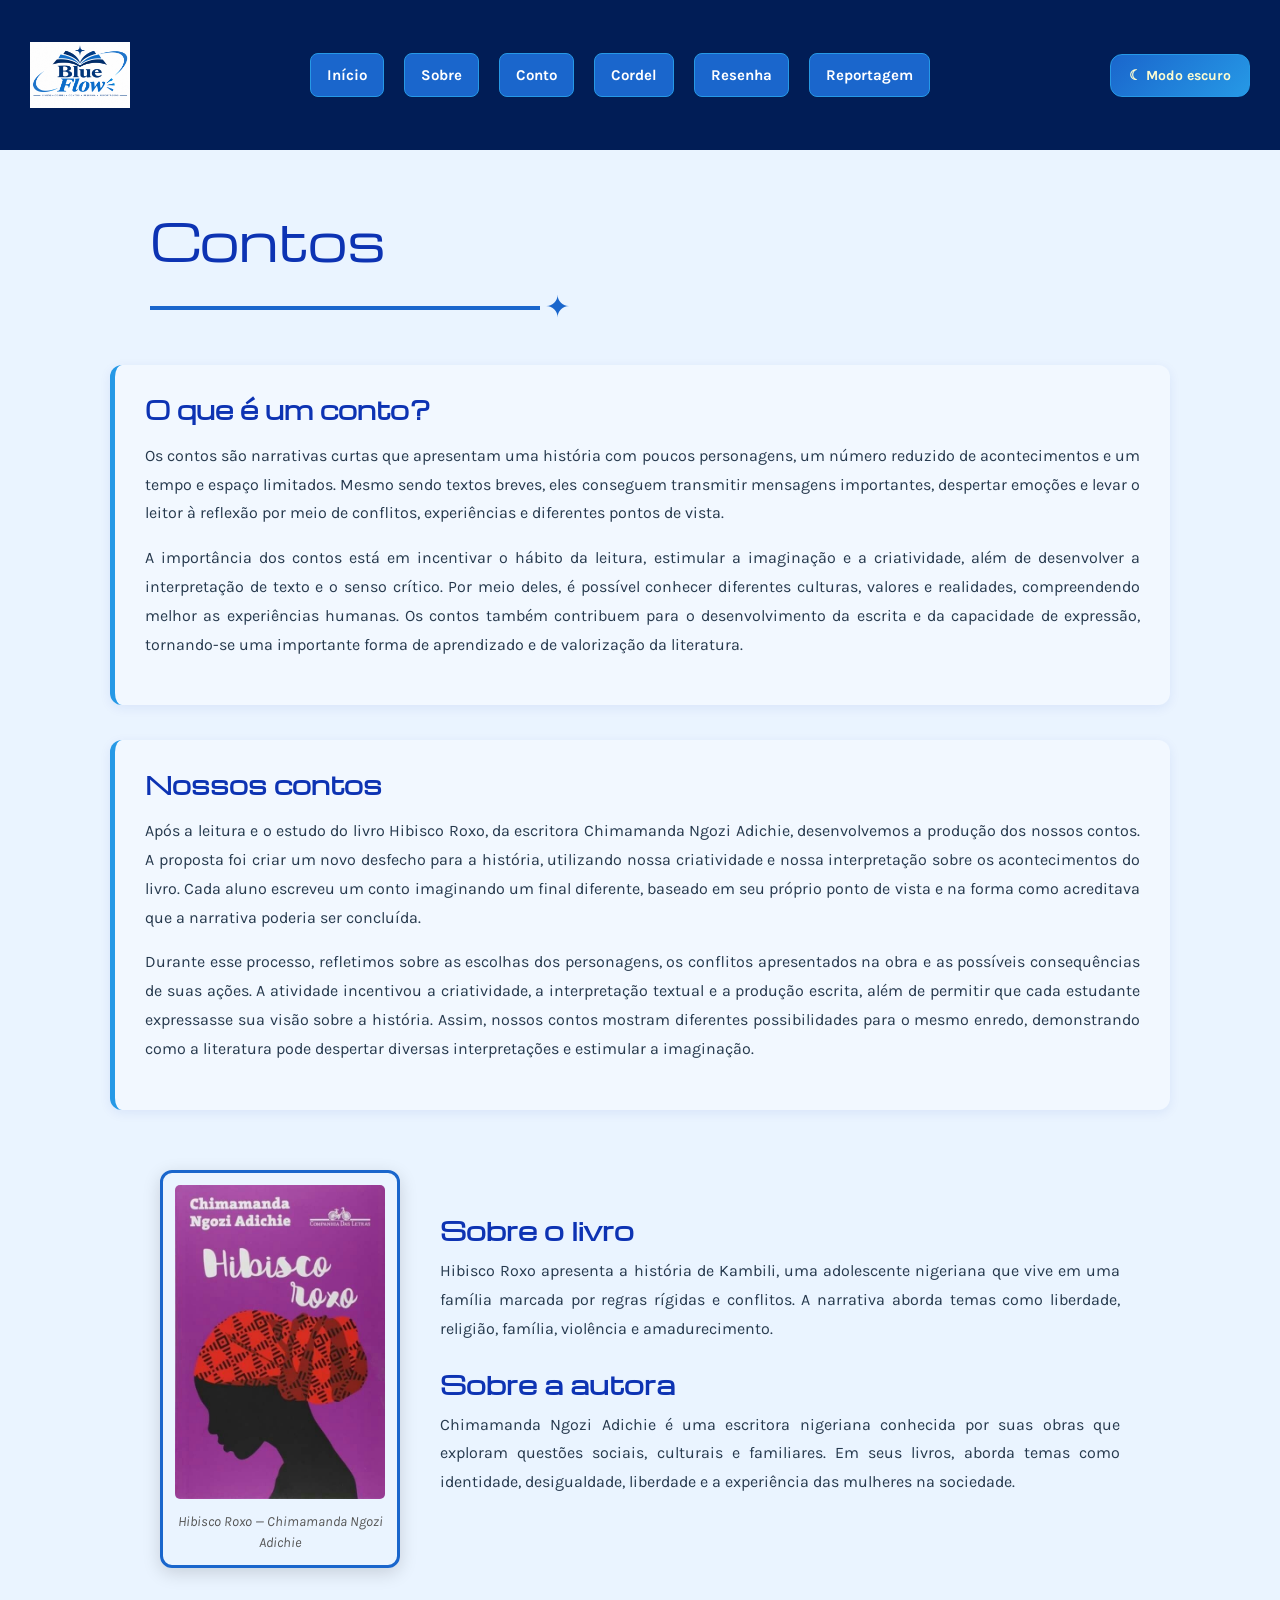
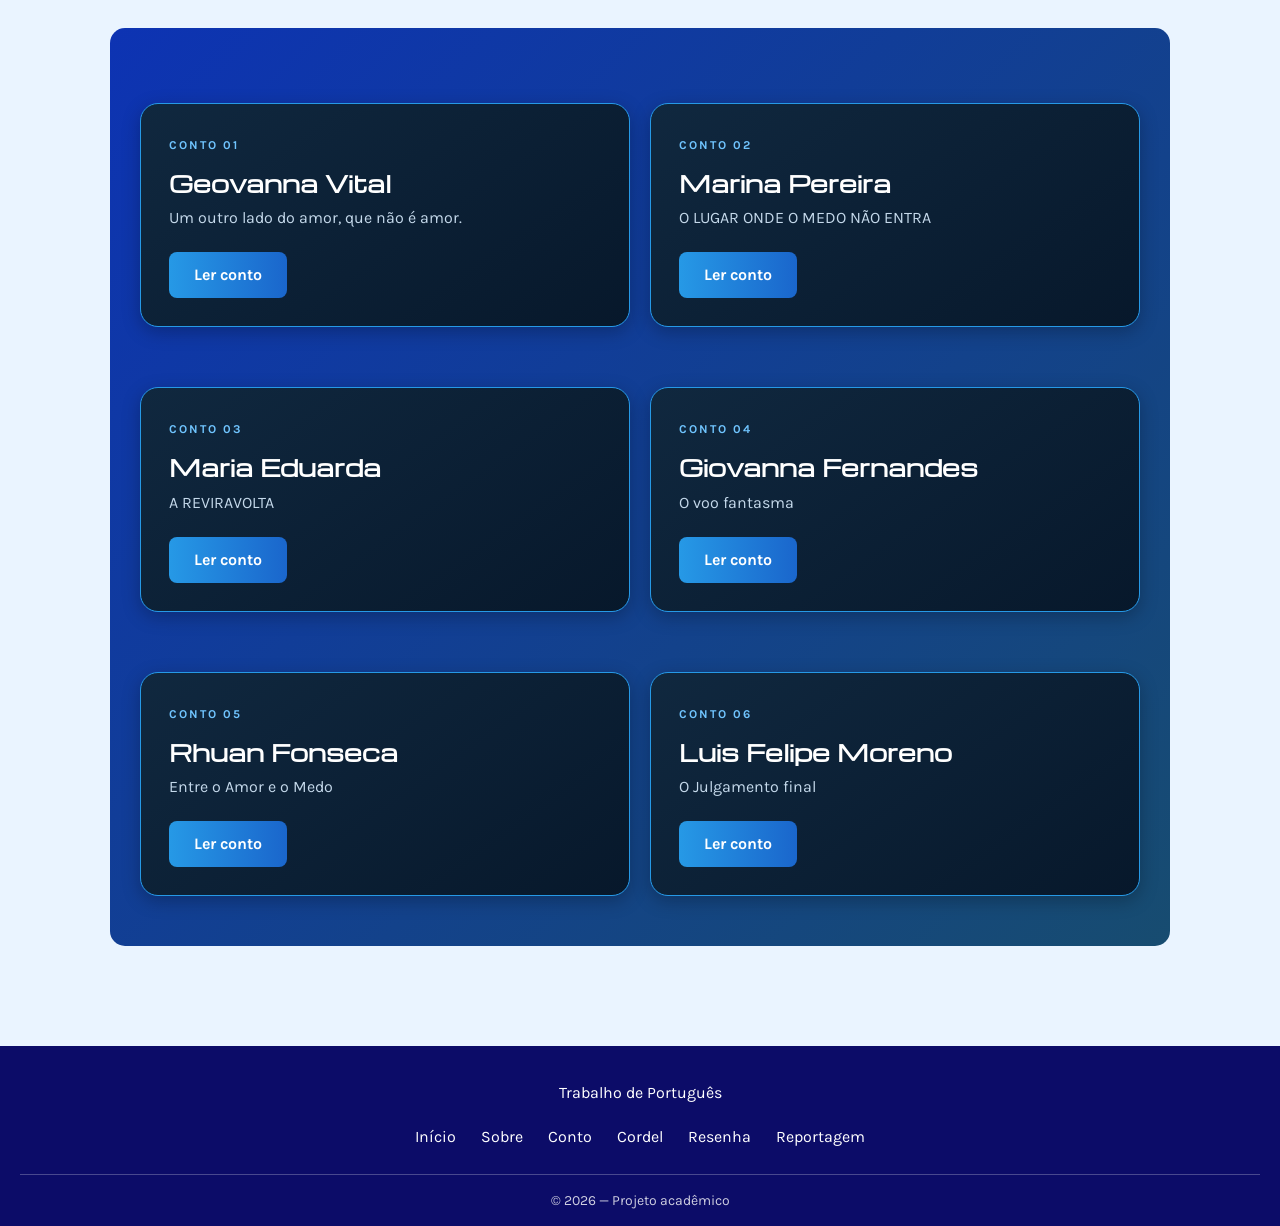
==== commit 49e4455a: "alteração da marina em conto" ====
--- a/conto.html
+++ b/conto.html
@@ -107,7 +107,7 @@
 </div>
 <div class="conto-card">
     <span class="numero-conto">CONTO 02</span>
-    <h3>Marina Perera</h3>
+    <h3>Marina Pereira</h3>
     <p>O LUGAR ONDE O MEDO NÃO ENTRA</p>
     <a href="Contos/MarinaMatos_conto.pdf" target="_blank">Ler conto</a>
 </div>
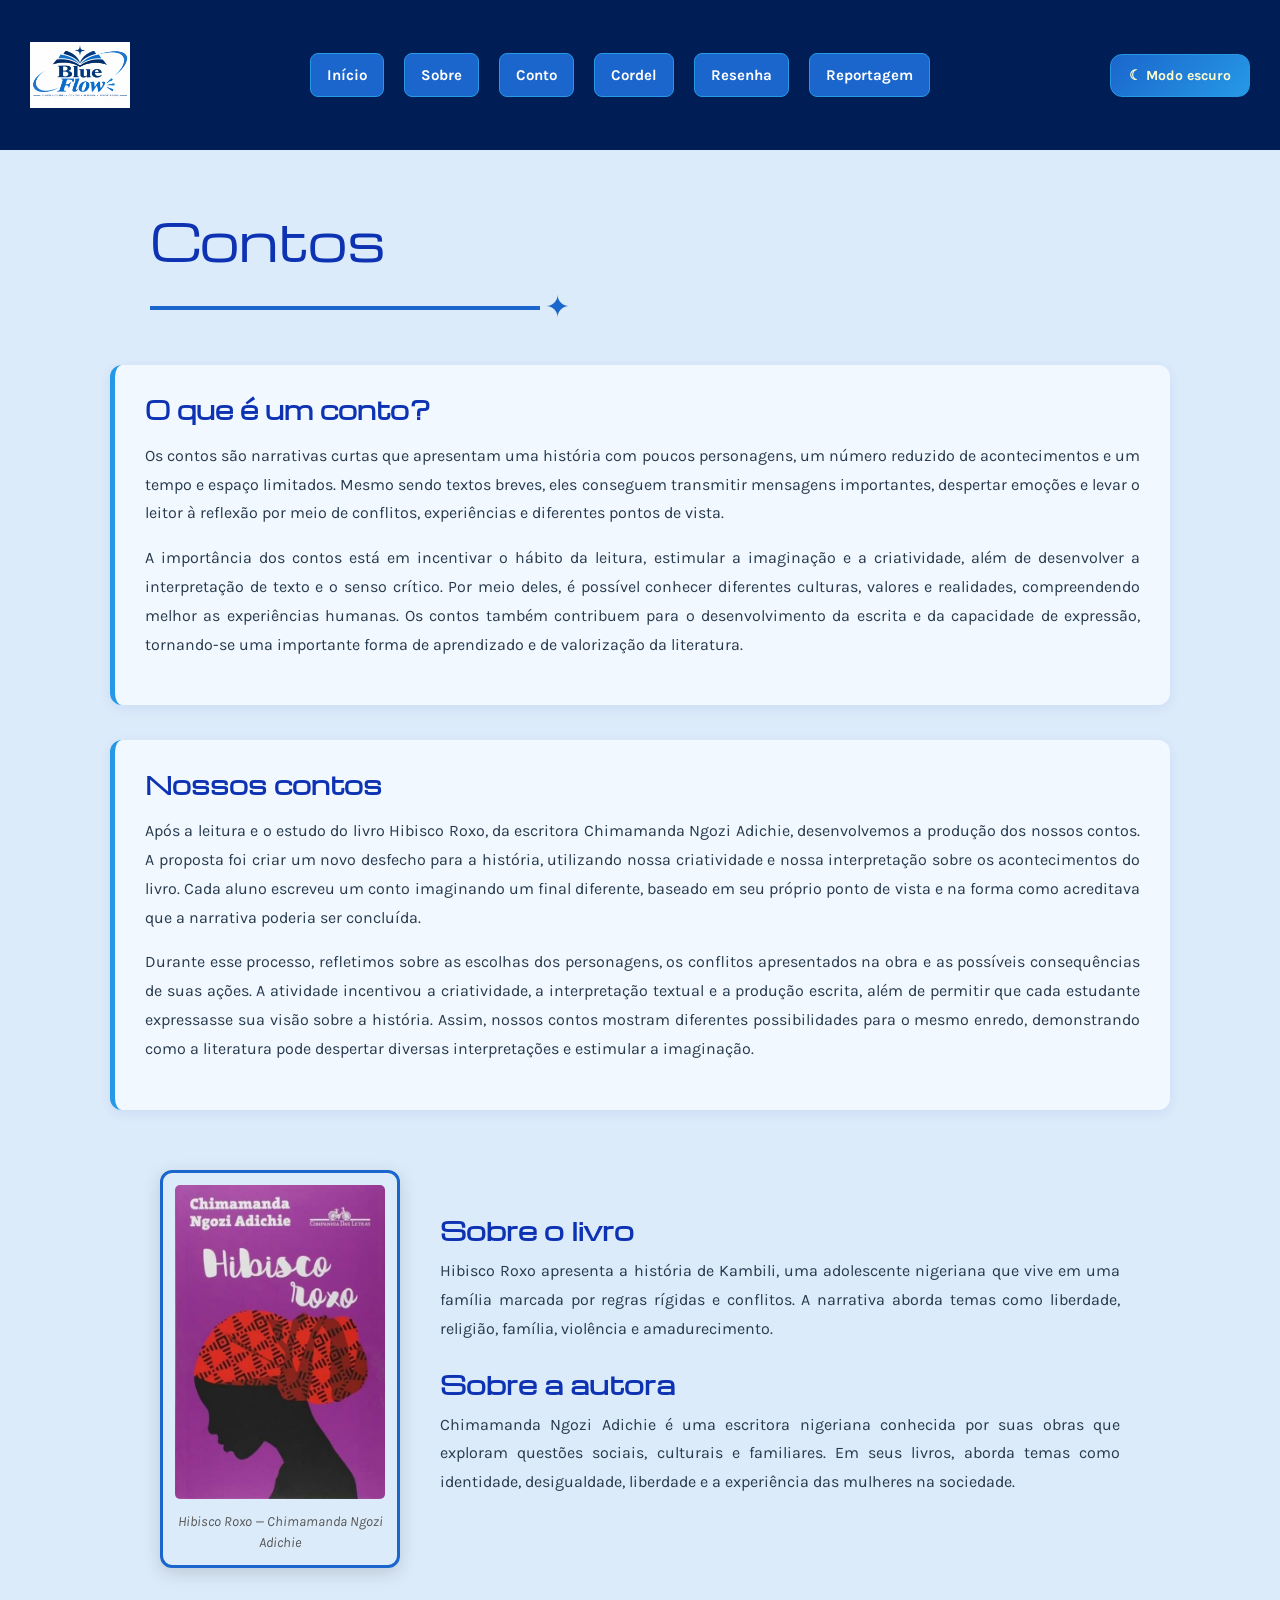
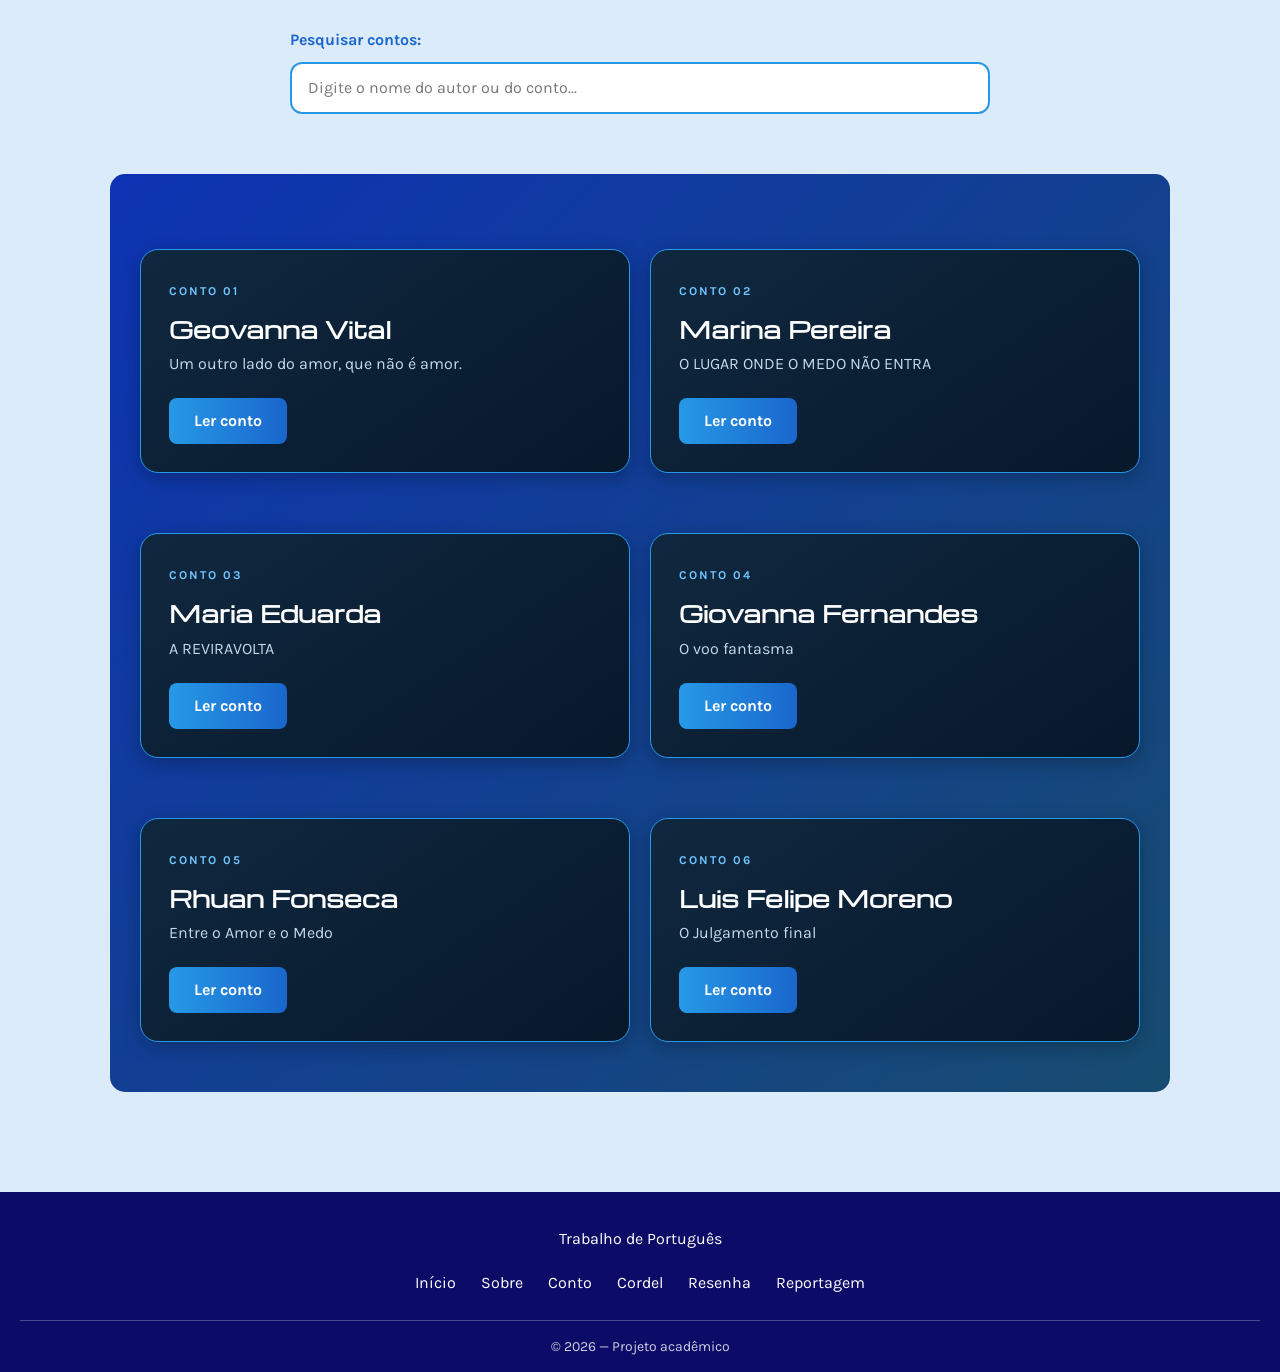
==== commit 5d5c2368: "Adiciona pesquisa nas páginas de produções" ====
--- a/conto.html
+++ b/conto.html
@@ -91,6 +91,15 @@
 
 </div>
        
+<div class="pesquisa-conteudo">
+    <label for="pesquisa-contos">Pesquisar contos:</label>
+    <input
+        type="search"
+        id="pesquisa-contos"
+        placeholder="Digite o nome do autor ou do conto..."
+    >
+    <p id="mensagem-contos" aria-live="polite"></p>
+</div>
 
 <section id="conto">
     <div class="lista-contos">
--- a/style.css
+++ b/style.css
@@ -173,7 +173,7 @@
 
 html,
 body {
-    background-color: #EAF4FF !important;
+    background-color: #DCEBFA !important;
     min-height: 100%;
 }
 
@@ -181,8 +181,66 @@
     background-color: #0b1729 !important;
 }
 body:not(.tema-escuro) main {
-    background-color: #EAF4FF !important;
-}
+    background-color: #DCEBFA !important;
+}
+
+/* =====================================
+   BARRAS DE PESQUISA
+===================================== */
+
+.pesquisa-conteudo {
+    width: 90%;
+    max-width: 700px;
+    margin: 30px auto;
+    display: flex;
+    flex-direction: column;
+    gap: 10px;
+}
+
+.pesquisa-conteudo label {
+    font-weight: bold;
+    color: #1a66cc;
+}
+
+.pesquisa-conteudo input {
+    width: 100%;
+    padding: 12px 16px;
+    border: 2px solid #2699e6;
+    border-radius: 12px;
+    font-size: 16px;
+    outline: none;
+    transition: 0.3s;
+}
+
+.pesquisa-conteudo input:focus {
+    border-color: #0d33b3;
+    box-shadow: 0 0 6px rgba(38, 153, 230, 0.3);
+}
+
+.pesquisa-conteudo input::placeholder {
+    color: #777;
+}
+
+.pesquisa-conteudo p {
+    color: #1a66cc;
+    font-weight: bold;
+    margin: 0;
+    min-height: 20px;
+}
+
+/* MODO ESCURO */
+
+body.tema-escuro .pesquisa-conteudo label,
+body.tema-escuro .pesquisa-conteudo p {
+    color: #70c5ff;
+}
+
+body.tema-escuro .pesquisa-conteudo input {
+    background-color: #162b45;
+    color: #eaf4ff;
+    border-color: #2699e6;
+}
+
 /* index------------------------------------------------------------------------------------------------------------------*/
 
 
@@ -433,6 +491,42 @@
     max-height: 100px !important;
     object-fit: contain !important;
 }
+/* AJUSTE DOS CARDS DE TRABALHOS */
+
+.trabalhos .card {
+    height: auto;
+    min-height: 190px;
+}
+
+.trabalhos .card h3 {
+    font-size: 1.3rem;
+    line-height: 1.4;
+}
+
+.trabalhos .card p {
+    line-height: 1.5;
+}
+.qr-code {
+    text-align: center;
+    margin: 30px auto;
+}
+
+.qr-code h3 {
+    font-size: 22px;
+    font-weight: bold;
+    margin-bottom: 15px;
+}
+
+.qr-code img {
+    width: 140px;
+    height: 140px;
+    object-fit: contain;
+}
+
+.qr-code p {
+    margin-top: 10px;
+    font-size: 15px;
+}
 /*sobre-------------------------------------------------------------------------------------------------------------------*/
 /*foto de perfil*/
 
@@ -453,9 +547,10 @@
 
 /* Card individual */
 .fotoperfil {
-    width: 190px;
+    width: 210px;
     min-height: 240px;
     padding: 18px 12px;
+    box-sizing: border-box;
     background-color: white;
     border-radius: 15px;
     box-shadow: 0 4px 12px rgba(0, 0, 0, 0.15);
@@ -479,9 +574,13 @@
 }
 
 /* Nome */
-.fotoperfil h2 {
+.fotoperfil h3 {
     font-size: 17px;
     margin-top: 12px;
+    line-height: 1.3;
+    overflow-wrap: break-word;
+    white-space: normal;
+    max-width: 100%;
 }
 
 /* Função */
@@ -507,6 +606,9 @@
         width: 95px;
         height: 95px;
     }
+    .fotoperfil h3 {
+    font-size: 15px;
+}
 }
 
 /* CARDS CLICÁVEIS */
@@ -579,14 +681,14 @@
     max-width: 1000px;
     margin: 30px auto;
     padding: 25px;
-    background: #DFF3E1;
+    background:  #DCEEFF;
     border-left: 5px solid #1E6FB8;
     border-radius: 10px;
     box-shadow: 0 3px 10px rgba(32, 50, 63, 0.12);
 }
 
 .texto-sobre h2 {
-    color: #0F6B4F;
+    color: #0d33b3;
     margin-bottom: 15px;
     font-size: 1.6rem;
 }
@@ -877,7 +979,59 @@
     grid-template-columns: 1fr;
 }
 }
-
+/* ===== RESPONSIVIDADE DA PÁGINA DE CONTOS ===== */
+
+@media (max-width: 700px) {
+
+    .conto-item {
+        display: flex;
+        flex-direction: column;
+        align-items: center;
+        width: 100%;
+        max-width: 100%;
+        box-sizing: border-box;
+        gap: 25px;
+        padding: 20px 15px;
+    }
+
+    .imagem-livro {
+        width: 100%;
+        max-width: 380px;
+        margin: 0 auto;
+        box-sizing: border-box;
+    }
+
+    .imagem-livro img {
+        display: block;
+        width: 100%;
+        max-width: 100%;
+        height: auto;
+    }
+
+    .imagem-livro figcaption {
+        text-align: center;
+        overflow-wrap: break-word;
+    }
+
+    .informacoes-livro {
+        width: 100%;
+        max-width: 100%;
+        min-width: 0;
+        box-sizing: border-box;
+    }
+
+    .informacoes-livro h2 {
+        font-size: 28px;
+        line-height: 1.3;
+    }
+
+    .informacoes-livro p {
+        font-size: 16px;
+        line-height: 1.7;
+        text-align: justify;
+        overflow-wrap: break-word;
+    }
+}
 /*cordel------------------------------------------------------------------------------------------------------------------*/
 .link-cordel{
     color: white;
@@ -1014,10 +1168,7 @@
     border-radius: 8px;
 }
 
-.info-resenha h3 {
-    font-size: 18px;
-    margin-bottom: 8px;
-}
+
 
 .info-resenha p {
     font-size: 14px;
@@ -1094,7 +1245,7 @@
 .curiosidades .accordion-body p {
     background-color: #ffffff;
     color: #333;
-    padding: 20px;
+    padding: 0px;
     line-height: 1.7;
     margin-bottom: 20px;
 }
@@ -1122,6 +1273,12 @@
     color:#000000;
     text-decoration-thickness: 2px;
     text-underline-offset: 8px;
+     color: #1a66cc;
+    text-decoration: underline;
+    text-decoration-color: #1a66cc;
+    text-decoration-thickness: 2px;
+    text-underline-offset: 8px;
+    padding: 8px;
 }
 
 
@@ -1229,15 +1386,15 @@
     margin-bottom: 20px;
     padding: 2px;
 }
-
 .reportagem p {
+    font-size: 17px;
+    line-height: 1.8;
+    color: #000000;
+    text-align: justify;
     border-left: 4px solid #2699e6;
-    padding-left: 20px;
+    background-color: #f7f4ef;
     margin: 20px 30px;
-    .reportagem p {
-    background-color: #f7f4ef;
     padding: 20px 5%;
-}
 }
 
 .titulo-reportagens {
